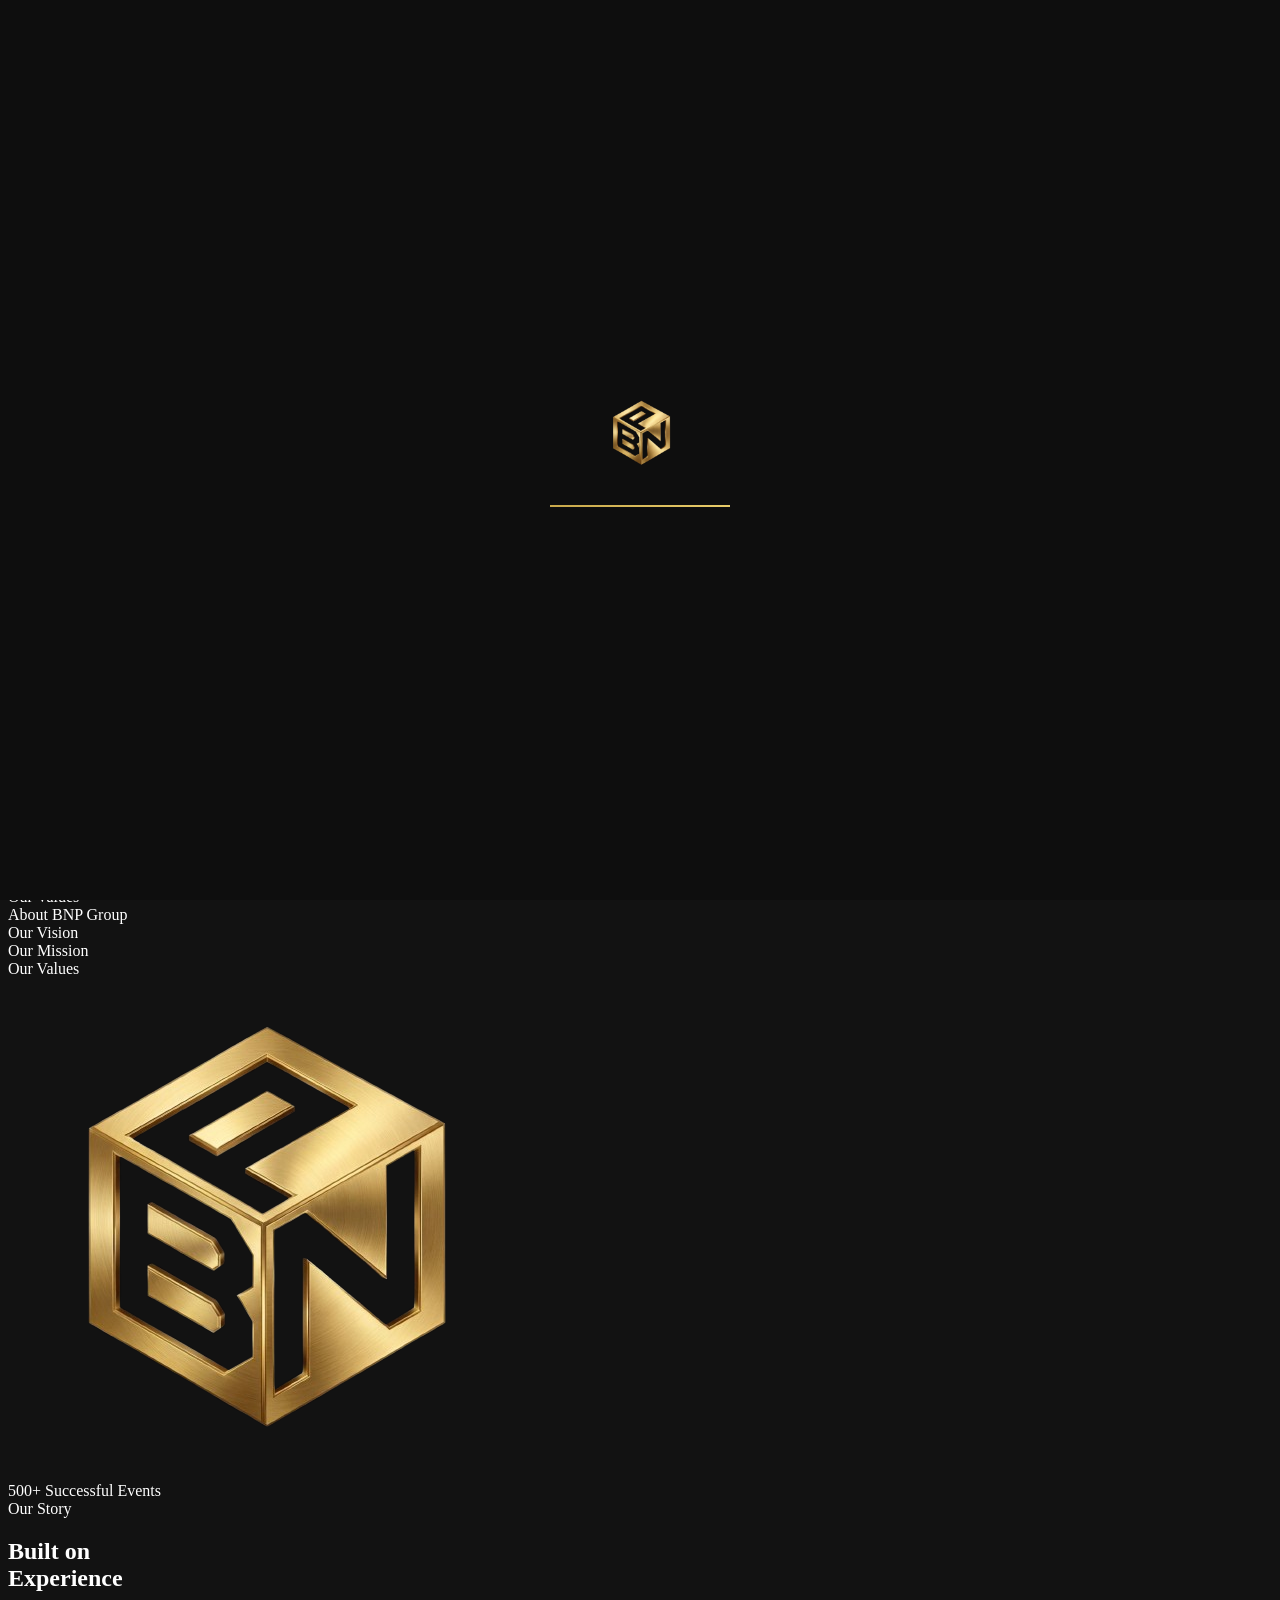
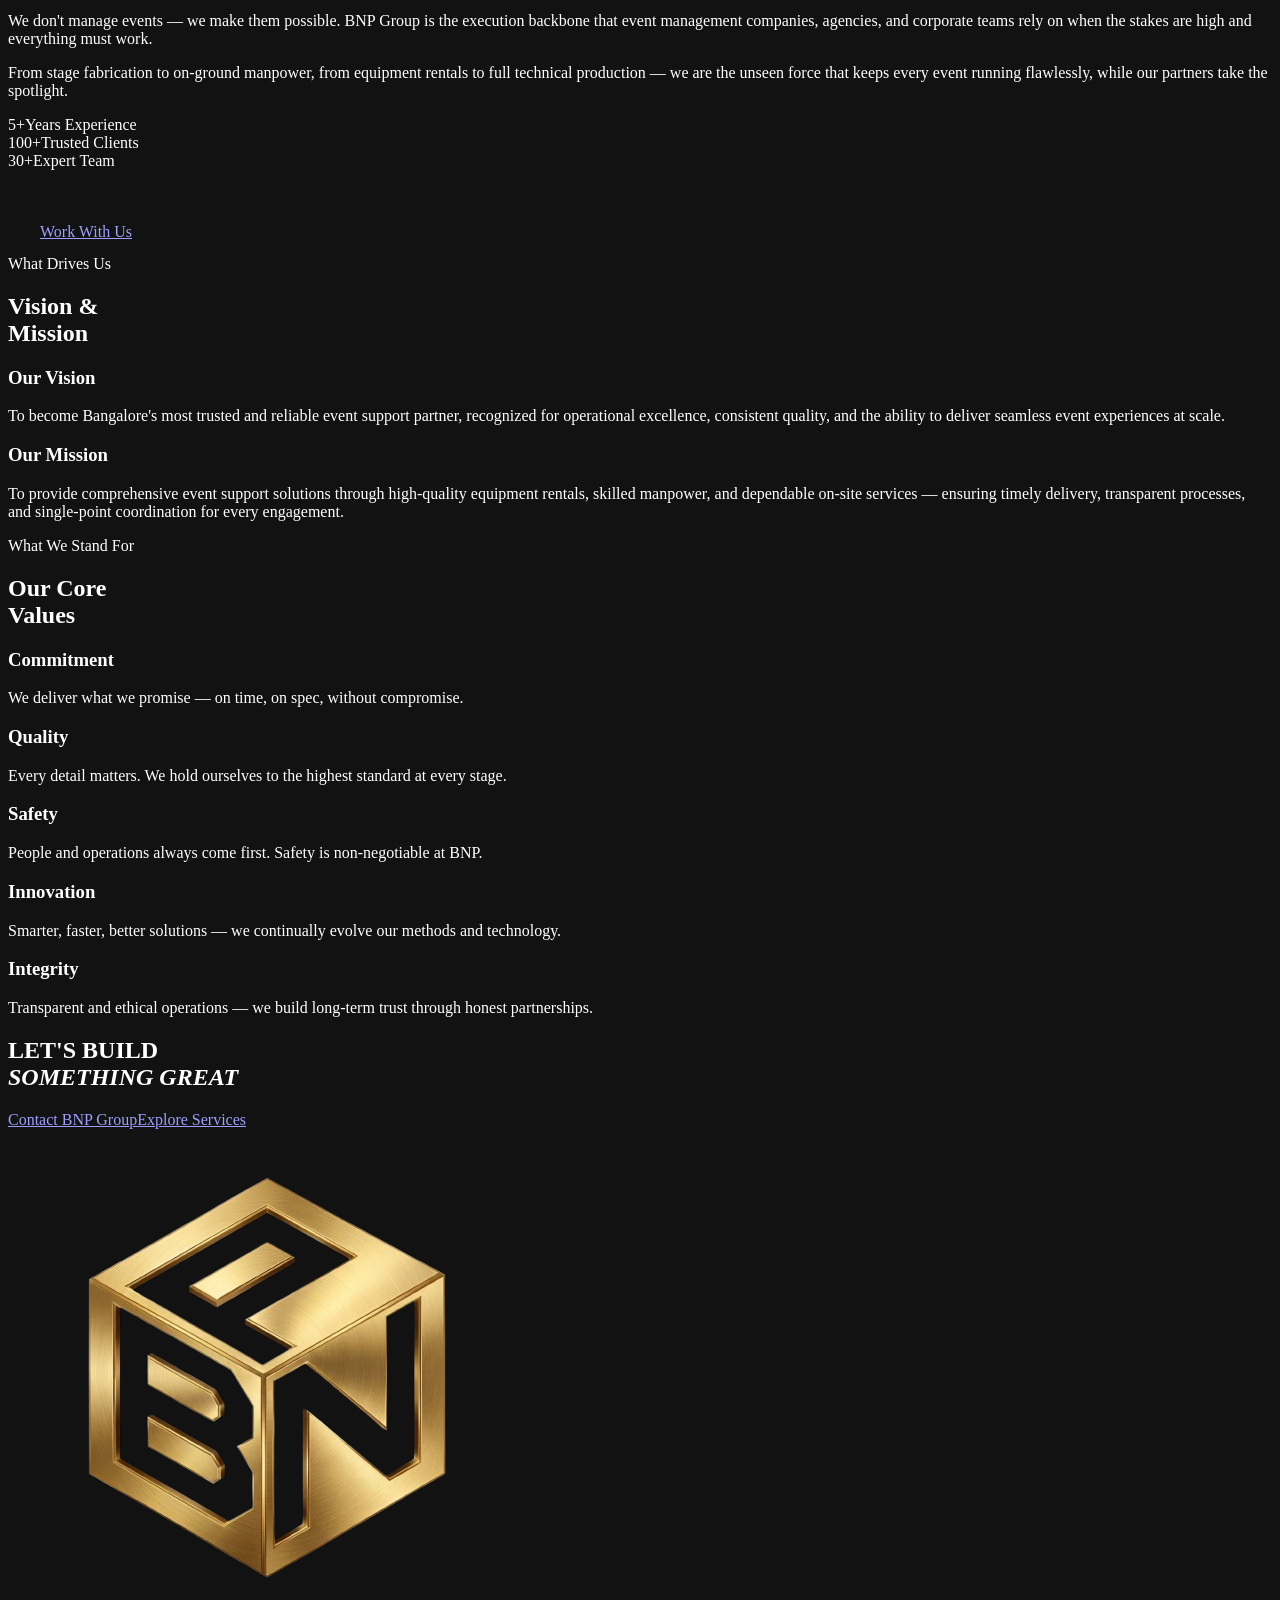
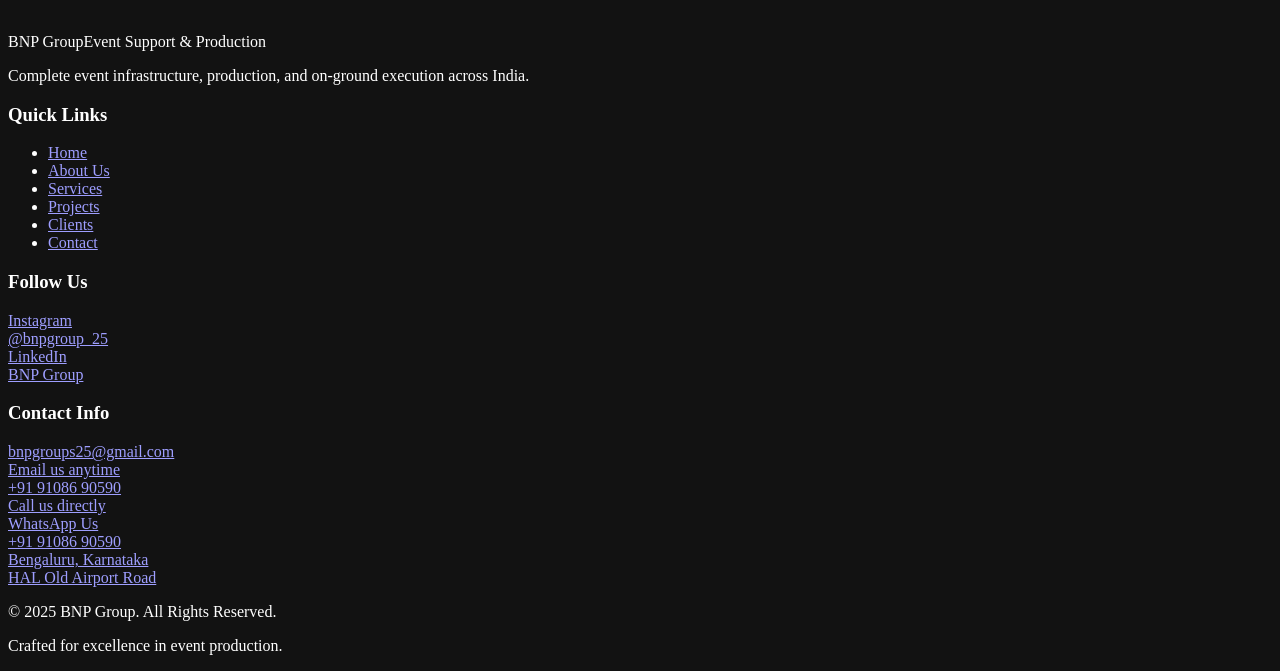
==== about.html @ 1d2cd8be "Add files via upload" ====
<!DOCTYPE html>
<html lang="en">
<head>
  <!-- Google tag (gtag.js) -->
  <script async src="https://www.googletagmanager.com/gtag/js?id=G-4FT7881E0X"></script>
  <script>
    window.dataLayer = window.dataLayer || [];
    function gtag(){dataLayer.push(arguments);}
    gtag('js', new Date());
    gtag('config', 'G-4FT7881E0X');
  </script>
  <meta charset="UTF-8" /><meta name="viewport" content="width=device-width, initial-scale=1.0" />
  <meta name="color-scheme" content="dark"/>
  <title>About Us — BNP Group | Event Support & Production Company</title>
  <meta name="description" content="BNP Group is the execution backbone behind India's most successful events. 500+ events delivered, 100+ clients, 5+ years of expertise in event manpower, equipment rentals, and production infrastructure." />
  <meta name="keywords" content="about BNP Group, event support company Bengaluru, event production company India, event manpower agency" />
  <link rel="canonical" href="https://www.bnpgroup.in/about.html" />
  <meta property="og:type" content="website" />
  <meta property="og:title" content="About Us — BNP Group" />
  <meta property="og:description" content="BNP Group is the execution backbone behind India's most successful events. 500+ events, 100+ clients, 5+ years of expertise." />
  <meta property="og:url" content="https://www.bnpgroup.in/about.html" />
  <meta property="og:image" content="https://www.bnpgroup.in/logo.png" />
  <meta property="og:site_name" content="BNP Group" />
  <link rel="icon" type="image/png" href="logo.png" />
  <link rel="stylesheet" href="css/style.css" />
  <script type="application/ld+json">
  { "@context": "https://schema.org", "@type": "BreadcrumbList", "itemListElement": [
    { "@type": "ListItem", "position": 1, "name": "Home", "item": "https://www.bnpgroup.in/" },
    { "@type": "ListItem", "position": 2, "name": "About Us", "item": "https://www.bnpgroup.in/about.html" }
  ]}
  </script>
  <style>
    #preloader{position:fixed;inset:0;background:#0e0e0e;z-index:10000;display:flex;align-items:center;justify-content:center;flex-direction:column;gap:2rem;transition:opacity 0.6s}
    #preloader img{width:80px;animation:pp 1.5s ease-in-out infinite}
    #pre-bar-wrap{width:180px;height:2px;background:rgba(255,255,255,0.08);overflow:hidden}
    #pre-bar{height:100%;background:linear-gradient(90deg,#C8A84B,#E8CC6A);animation:pb 1.8s ease forwards}
    @keyframes pp{0%,100%{opacity:.3;transform:scale(.95)}50%{opacity:1;transform:scale(1.05)}}
    @keyframes pb{to{width:100%}from{width:0}}
  </style>
</head>
<body>
<div id="preloader"><img src="logo.png" alt="BNP"/><div id="pre-bar-wrap"><div id="pre-bar"></div></div></div>

<nav id="navbar"><div class="nav-inner">
  <a href="index.html" class="nav-logo"><img src="logo.png" alt="BNP Group"/></a>
  
  <ul class="nav-links"><li><a href="index.html">Home</a></li><li><a href="about.html" class="active">About Us</a></li><li><a href="services.html">Services</a></li><li><a href="projects.html">Projects</a></li><li><a href="clients.html">Clients</a></li></ul>
  <a href="https://wa.me/919108690590?text=Hi%20BNP%20Group%2C%20I%20am%20interested%20in%20your%20services." class="nav-btn">Contact Us</a>
  <button class="hamburger" aria-label="Open navigation menu"><span></span><span></span><span></span></button>
</div></nav>
<div class="mobile-menu"><a href="index.html">Home</a><a href="about.html">About</a><a href="services.html">Services</a><a href="projects.html">Projects</a><a href="clients.html">Clients</a><a href="https://wa.me/919108690590?text=Hi%20BNP%20Group%2C%20I%20am%20interested%20in%20your%20services.">Contact</a></div>

<!-- PAGE HERO -->
<main id="main-content">
<section class="page-hero">
  <div class="page-hero-wm" aria-hidden="true">ABOUT US</div>
  <div class="container page-hero-content">
    <div class="breadcrumb reveal"><a href="index.html">Home</a><span class="sep">›</span><span class="cur">About Us</span></div>
    <h1 class="page-title reveal reveal-delay-1">Who<br /><em>We Are</em></h1>
    <p class="page-sub reveal reveal-delay-2">A decade-strong event production powerhouse built on trust, precision, and an unwavering commitment to excellence.</p>
  </div>
</section>

<!-- TICKER -->
<div class="ticker"><div class="ticker-track">
  <div class="ticker-item">About BNP Group</div><div class="ticker-item">Our Vision</div>
  <div class="ticker-item">Our Mission</div><div class="ticker-item">Our Values</div>
  <div class="ticker-item">About BNP Group</div><div class="ticker-item">Our Vision</div>
  <div class="ticker-item">Our Mission</div><div class="ticker-item">Our Values</div>
</div></div>

<!-- ABOUT SPLIT -->
<section class="about-split">
  <div class="container">
    <div class="about-split-inner">
      <div class="about-img-wrap reveal">
        <div class="about-img-bg"></div>
        <img src="logo.png" class="about-img-logo-main" alt="BNP"/>
        <div class="about-img-stat">
          <span class="big" data-count="500" data-suffix="+">500+</span>
          <span class="lbl">Successful Events</span>
        </div>
      </div>
      <div class="about-right reveal reveal-delay-2">
        <div class="section-label-sm">Our Story</div>
        <h2 class="big-heading">Built on<br /><span class="italic">Experience</span></h2>
        <p class="about-desc">We don't manage events — we make them possible. BNP Group is the execution backbone that event management companies, agencies, and corporate teams rely on when the stakes are high and everything must work.</p>
        <p class="about-desc" style="margin-top:1rem;">From stage fabrication to on-ground manpower, from equipment rentals to full technical production — we are the unseen force that keeps every event running flawlessly, while our partners take the spotlight.</p>
        <div class="about-mini-stats">
          <div class="mini-stat"><span class="n" data-count="5" data-suffix="+">5+</span><span class="l">Years Experience</span></div>
          <div class="mini-stat"><span class="n" data-count="100" data-suffix="+">100+</span><span class="l">Trusted Clients</span></div>
          <div class="mini-stat"><span class="n" data-count="30" data-suffix="+">30+</span><span class="l">Expert Team</span></div>
        </div>
        <div style="margin-top:2.5rem;"><a href="https://wa.me/919108690590?text=Hi%20BNP%20Group%2C%20I%20am%20interested%20in%20your%20services." class="nav-btn" style="border-radius:100px;padding:0.85rem 2rem;display:inline-block;">Work With Us</a></div>
      </div>
    </div>
  </div>
</section>

<!-- VISION MISSION -->
<section class="capabilities" style="background: var(--black);">
  <div class="container">
    <div class="cap-header">
      <div class="cap-header-left">
        <div class="section-label-sm reveal">What Drives Us</div>
        <h2 class="big-heading reveal reveal-delay-1">Vision &amp;<br /><span class="italic">Mission</span></h2>
      </div>
    </div>
    <div class="cap-grid" style="grid-template-columns: repeat(2,1fr);">
      <div class="cap-card reveal" style="border-top: 2px solid var(--gold-bright);">
        <span class="cap-icon"><i class="fa-solid fa-eye"></i></span>
        <h3>Our Vision</h3>
        <p>To become Bangalore's most trusted and reliable event support partner, recognized for operational excellence, consistent quality, and the ability to deliver seamless event experiences at scale.</p>
      </div>
      <div class="cap-card reveal reveal-delay-1" style="border-top: 2px solid var(--gold-bright);">
        <span class="cap-icon"><i class="fa-solid fa-rocket"></i></span>
        <h3>Our Mission</h3>
        <p>To provide comprehensive event support solutions through high-quality equipment rentals, skilled manpower, and dependable on-site services — ensuring timely delivery, transparent processes, and single-point coordination for every engagement.</p>
      </div>
    </div>
  </div>
</section>

<!-- VALUES -->
<section class="capabilities">
  <div class="container">
    <div class="cap-header">
      <div class="cap-header-left">
        <div class="section-label-sm reveal">What We Stand For</div>
        <h2 class="big-heading reveal reveal-delay-1">Our Core<br /><span class="italic">Values</span></h2>
      </div>
    </div>
    <div class="cap-grid">
      <div class="cap-card reveal"><span class="cap-icon"><i class="fa-solid fa-handshake"></i></span><h3>Commitment</h3><p>We deliver what we promise — on time, on spec, without compromise.</p></div>
      <div class="cap-card reveal reveal-delay-1"><span class="cap-icon"><i class="fa-solid fa-gem"></i></span><h3>Quality</h3><p>Every detail matters. We hold ourselves to the highest standard at every stage.</p></div>
      <div class="cap-card reveal reveal-delay-2"><span class="cap-icon"><i class="fa-solid fa-shield-halved"></i></span><h3>Safety</h3><p>People and operations always come first. Safety is non-negotiable at BNP.</p></div>
      <div class="cap-card reveal reveal-delay-3"><span class="cap-icon"><i class="fa-solid fa-lightbulb"></i></span><h3>Innovation</h3><p>Smarter, faster, better solutions — we continually evolve our methods and technology.</p></div>
      <div class="cap-card reveal reveal-delay-4"><span class="cap-icon"><i class="fa-solid fa-scale-balanced"></i></span><h3>Integrity</h3><p>Transparent and ethical operations — we build long-term trust through honest partnerships.</p></div>
    </div>
  </div>
</section>

<!-- CTA -->
<section class="cta-band">
  <div class="cta-band-wm" aria-hidden="true"></div>
  <div class="container"><div class="cta-band-inner reveal">
    <h2>LET'S BUILD<br /><em>SOMETHING GREAT</em></h2>
    <div class="cta-btns"><a href="https://wa.me/919108690590?text=Hi%20BNP%20Group%2C%20I%20am%20interested%20in%20your%20services." class="btn-dark">Contact BNP Group</a><a href="services.html" class="btn-gold-outline">Explore Services</a></div>
  </div></div>
</section>

</main>

<footer><div class="container">
  <div class="footer-grid">
    <div class="footer-brand"><div class="logo-wrap"><img src="logo.png" alt="BNP"/><div class="nav-logo-text"><span class="brand">BNP Group</span><span class="tagline">Event Support &amp; Production</span></div></div><p>Complete event infrastructure, production, and on-ground execution across India.</p></div>
    <div class="footer-col"><h3>Quick Links</h3><ul><li><a href="index.html">Home</a></li><li><a href="about.html">About Us</a></li><li><a href="services.html">Services</a></li><li><a href="projects.html">Projects</a></li><li><a href="clients.html">Clients</a></li><li><a href="https://wa.me/919108690590?text=Hi%20BNP%20Group%2C%20I%20am%20interested%20in%20your%20services.">Contact</a></li></ul></div>
    <div class="footer-col"><h3>Follow Us</h3><div class="social-links"><a href="https://www.instagram.com/bnpgroup_25" target="_blank" rel="noopener" class="social-item"><div class="social-icon"><i class="fa-brands fa-instagram"></i></div><div class="social-item-text"><div class="s-name">Instagram</div><div class="s-sub">@bnpgroup_25</div></div></a><a href="https://www.linkedin.com/company/bnpgroup/" target="_blank" rel="noopener" class="social-item"><div class="social-icon"><i class="fa-brands fa-linkedin"></i></div><div class="social-item-text"><div class="s-name">LinkedIn</div><div class="s-sub">BNP Group</div></div></a></div></div>
    <div class="footer-col"><h3>Contact Info</h3><div class="social-links"><a href="mailto:bnpgroups25@gmail.com" class="social-item"><div class="social-icon"><i class="fa-solid fa-envelope"></i></div><div class="social-item-text"><div class="s-name">bnpgroups25@gmail.com</div><div class="s-sub">Email us anytime</div></div></a><a href="tel:+919108690590" class="social-item"><div class="social-icon"><i class="fa-solid fa-phone"></i></div><div class="social-item-text"><div class="s-name">+91 91086 90590</div><div class="s-sub">Call us directly</div></div></a><a href="https://wa.me/919108690590?text=Hi%20BNP%20Group%2C%20I%20am%20interested%20in%20your%20services." target="_blank" rel="noopener" class="social-item"><div class="social-icon"><i class="fa-brands fa-whatsapp"></i></div><div class="social-item-text"><div class="s-name">WhatsApp Us</div><div class="s-sub">+91 91086 90590</div></div></a><a href="https://www.google.com/maps/search/Oxford+Towers+HAL+Old+Airport+Road+Kodihalli+Bengaluru+560008" target="_blank" rel="noopener" class="social-item"><div class="social-icon"><i class="fa-solid fa-location-dot"></i></div><div class="social-item-text"><div class="s-name">Bengaluru, Karnataka</div><div class="s-sub">HAL Old Airport Road</div></div></a></div></div>
  </div>
  <div class="footer-bottom"><p>&copy; 2025 <span>BNP Group</span>. All Rights Reserved.</p><p>Crafted for <span>excellence</span> in event production.</p></div>
</div></footer>
<script src="js/main.js"></script>
</body></html>
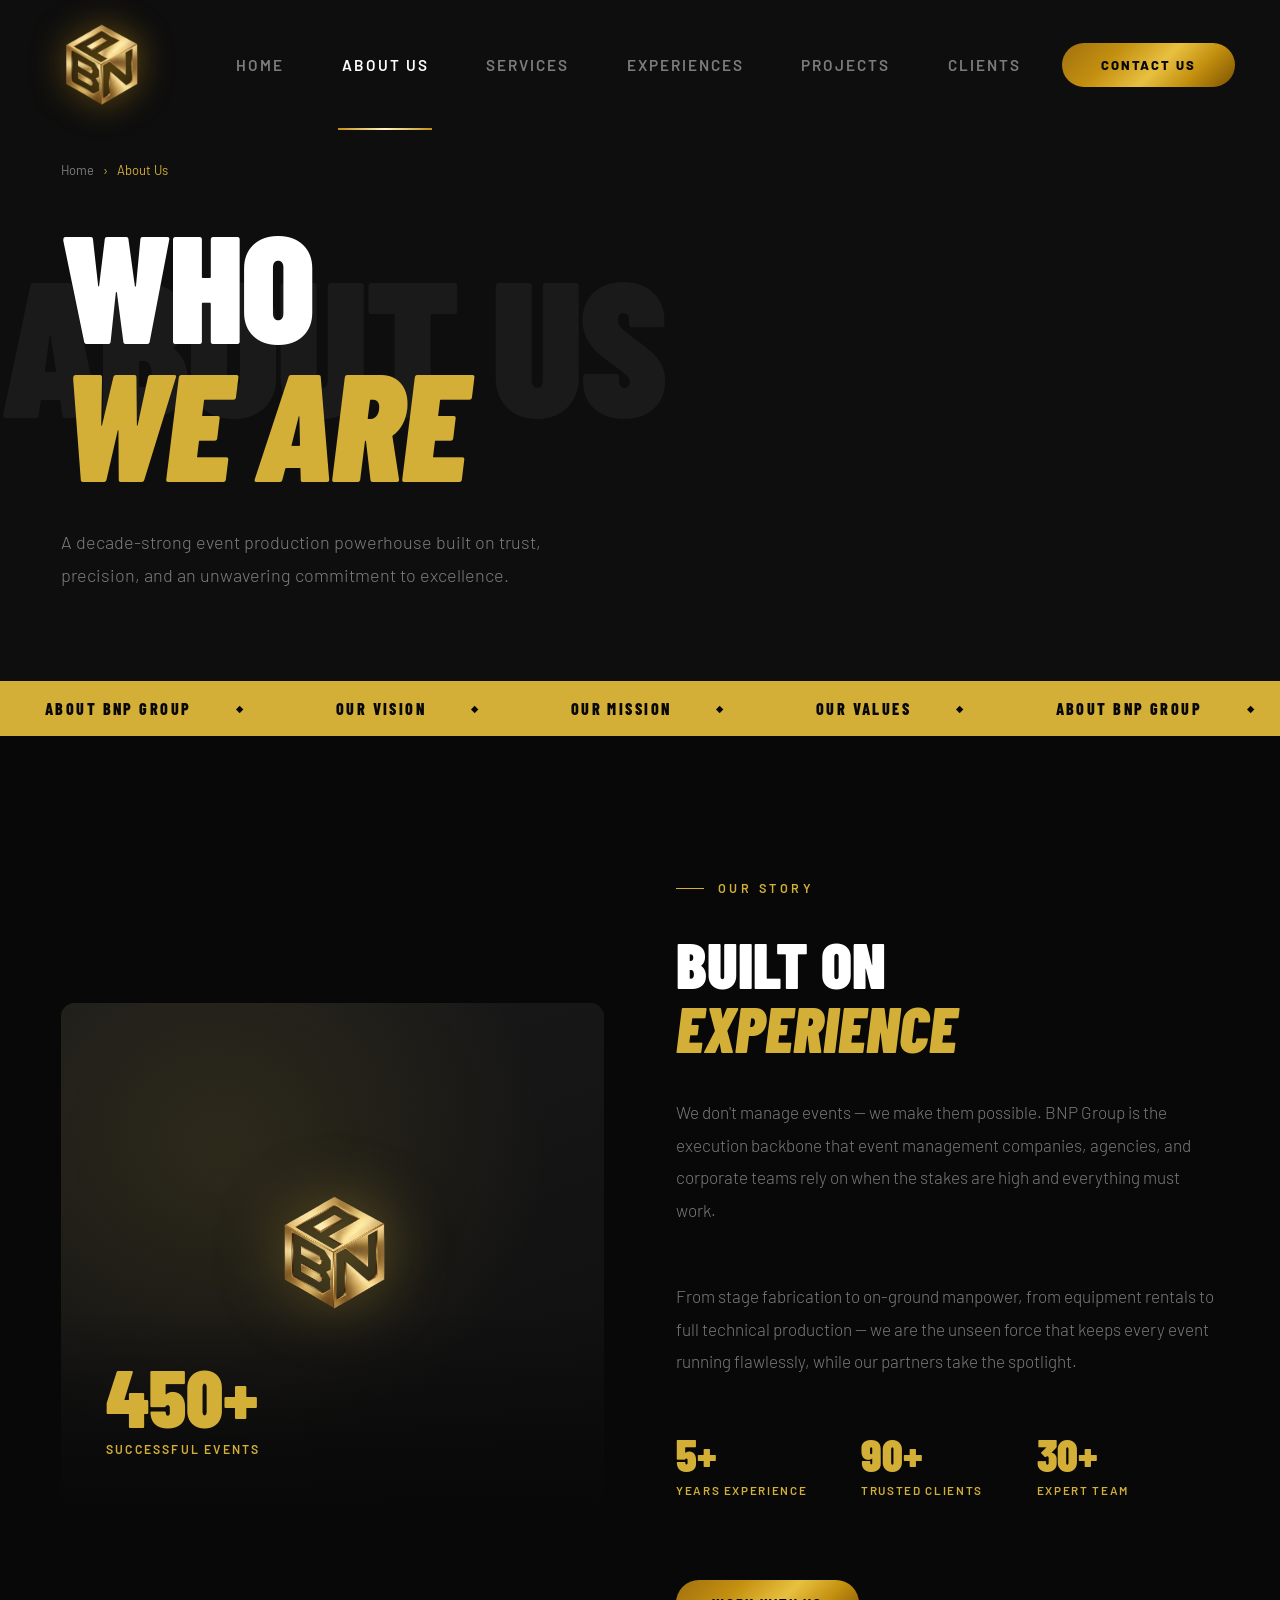
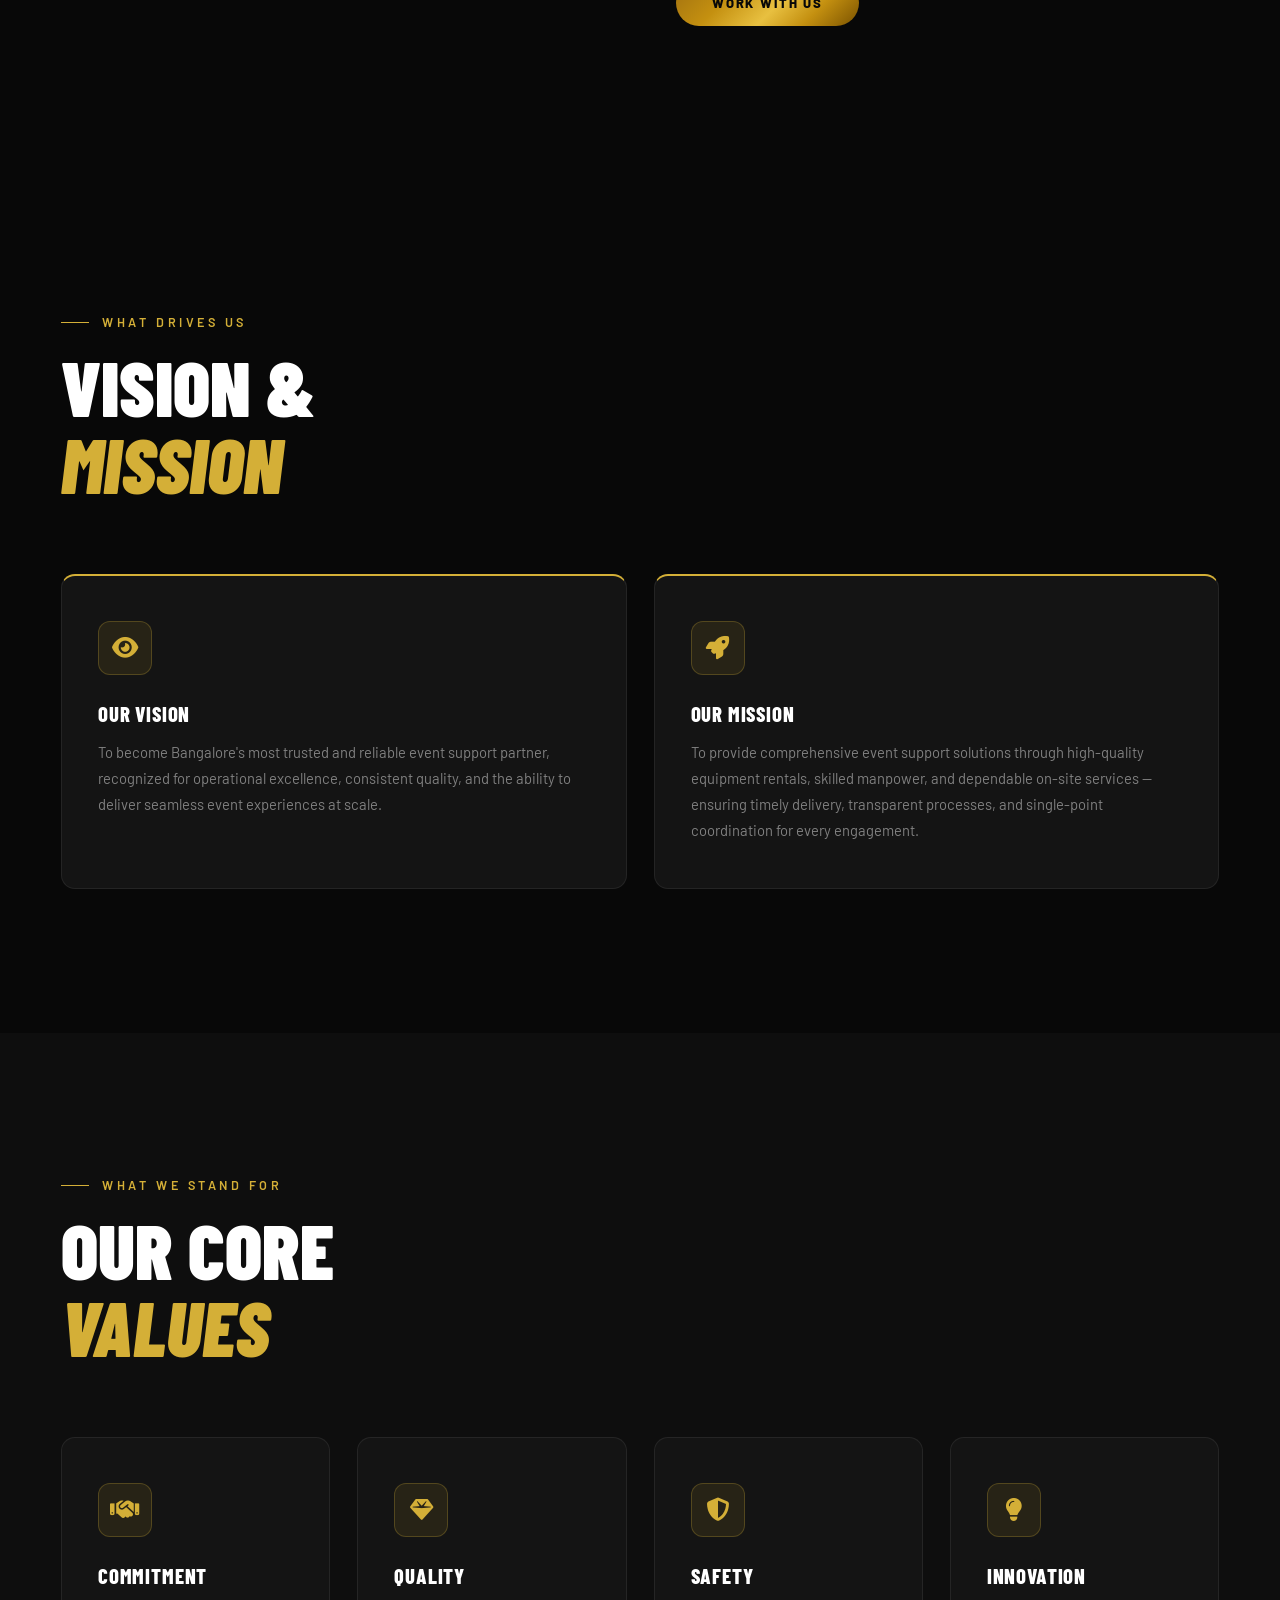
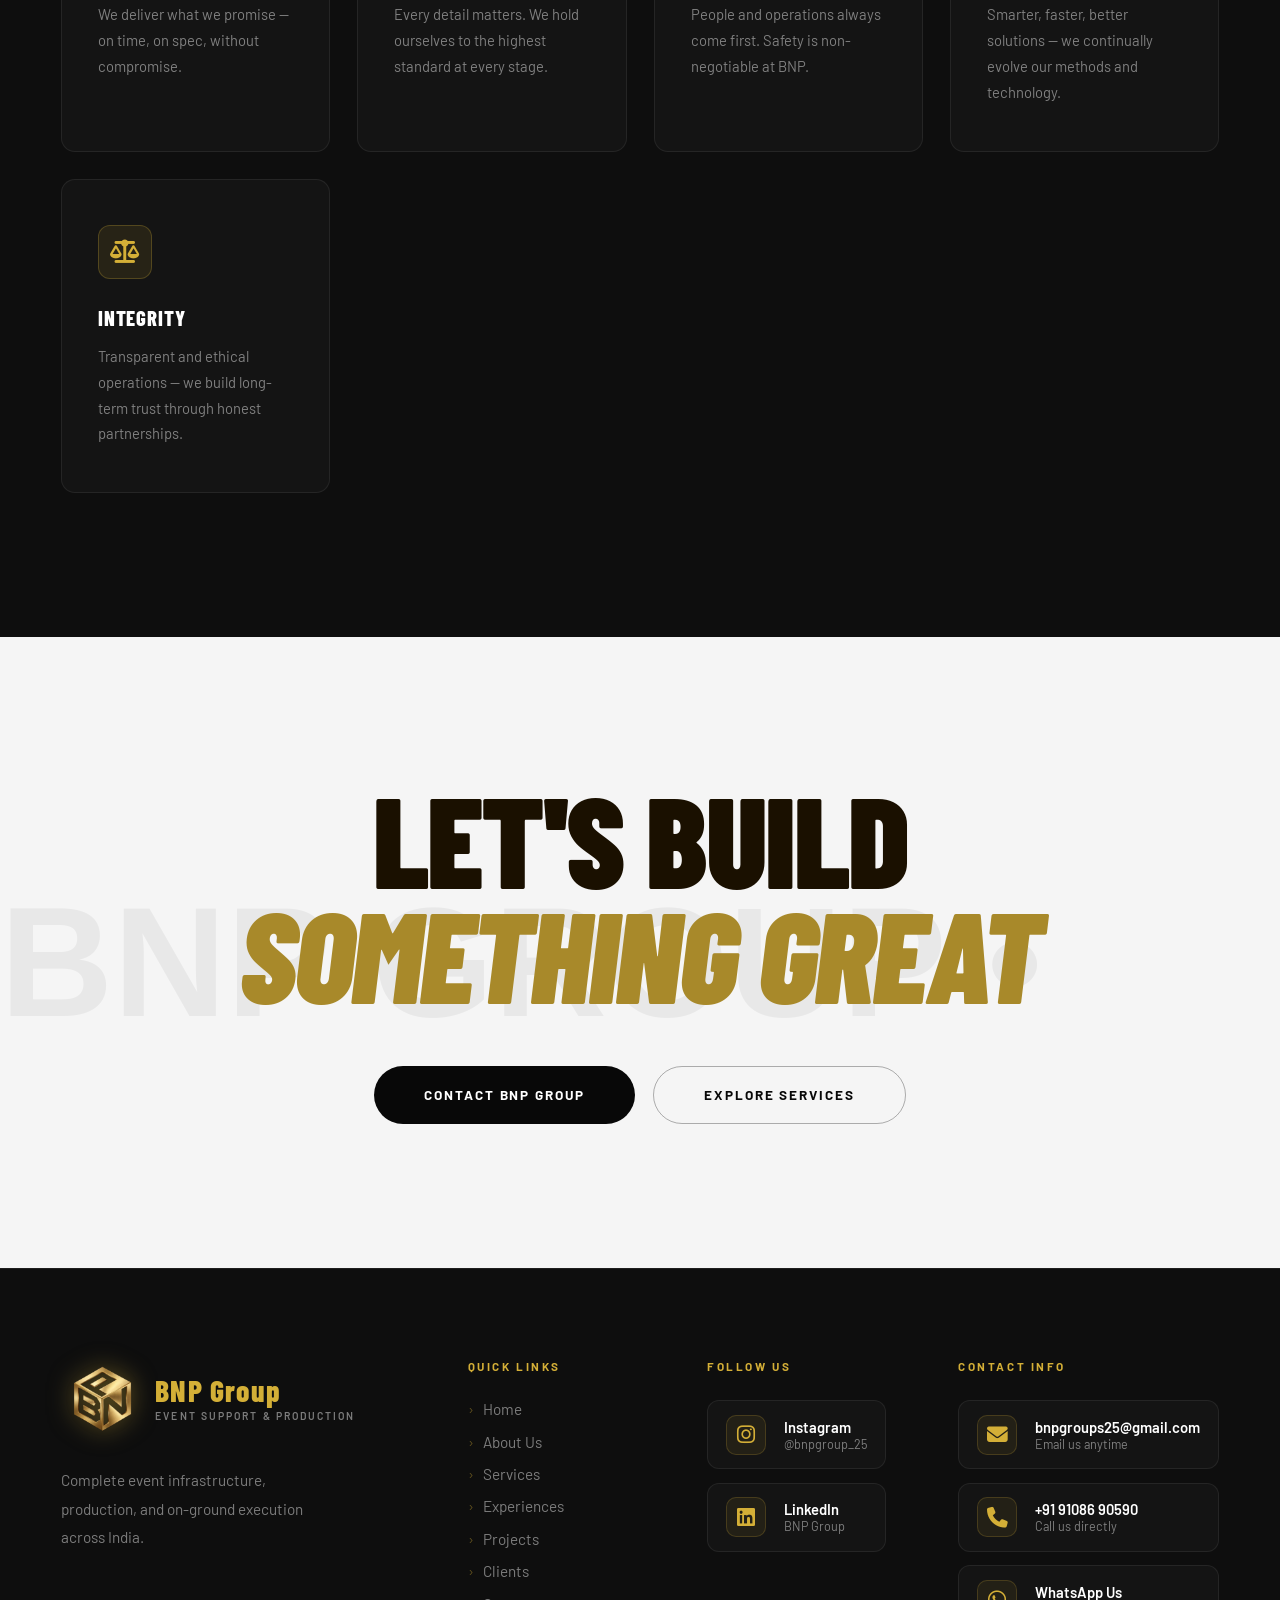
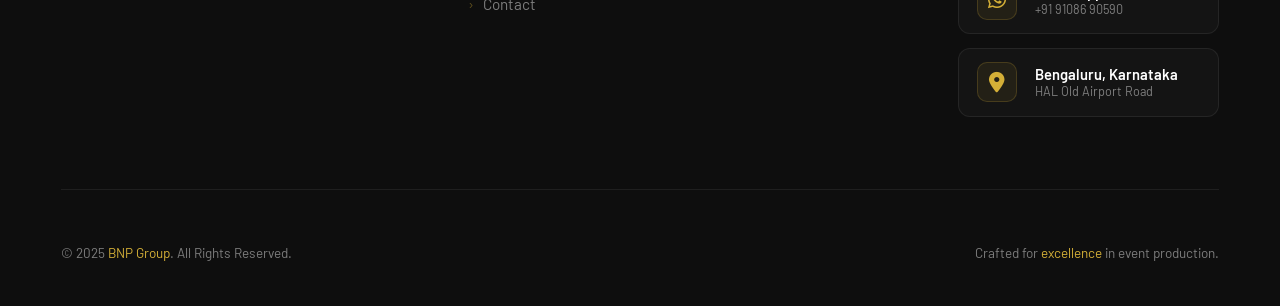
==== commit 49f00d91: "Add Event Experiences page with Digital Jungle flagship - New products.html: video showcase, event-m" ====
--- a/about.html
+++ b/about.html
@@ -44,11 +44,11 @@
 <nav id="navbar"><div class="nav-inner">
   <a href="index.html" class="nav-logo"><img src="logo.png" alt="BNP Group"/></a>
   
-  <ul class="nav-links"><li><a href="index.html">Home</a></li><li><a href="about.html" class="active">About Us</a></li><li><a href="services.html">Services</a></li><li><a href="projects.html">Projects</a></li><li><a href="clients.html">Clients</a></li></ul>
+  <ul class="nav-links"><li><a href="index.html">Home</a></li><li><a href="about.html" class="active">About Us</a></li><li><a href="services.html">Services</a></li><li><a href="products.html">Experiences</a></li><li><a href="projects.html">Projects</a></li><li><a href="clients.html">Clients</a></li></ul>
   <a href="https://wa.me/919108690590?text=Hi%20BNP%20Group%2C%20I%20am%20interested%20in%20your%20services." class="nav-btn">Contact Us</a>
   <button class="hamburger" aria-label="Open navigation menu"><span></span><span></span><span></span></button>
 </div></nav>
-<div class="mobile-menu"><a href="index.html">Home</a><a href="about.html">About</a><a href="services.html">Services</a><a href="projects.html">Projects</a><a href="clients.html">Clients</a><a href="https://wa.me/919108690590?text=Hi%20BNP%20Group%2C%20I%20am%20interested%20in%20your%20services.">Contact</a></div>
+<div class="mobile-menu"><a href="index.html">Home</a><a href="about.html">About</a><a href="services.html">Services</a><a href="products.html">Experiences</a><a href="projects.html">Projects</a><a href="clients.html">Clients</a><a href="https://wa.me/919108690590?text=Hi%20BNP%20Group%2C%20I%20am%20interested%20in%20your%20services.">Contact</a></div>
 
 <!-- PAGE HERO -->
 <main id="main-content">
@@ -154,7 +154,7 @@
 <footer><div class="container">
   <div class="footer-grid">
     <div class="footer-brand"><div class="logo-wrap"><img src="logo.png" alt="BNP"/><div class="nav-logo-text"><span class="brand">BNP Group</span><span class="tagline">Event Support &amp; Production</span></div></div><p>Complete event infrastructure, production, and on-ground execution across India.</p></div>
-    <div class="footer-col"><h3>Quick Links</h3><ul><li><a href="index.html">Home</a></li><li><a href="about.html">About Us</a></li><li><a href="services.html">Services</a></li><li><a href="projects.html">Projects</a></li><li><a href="clients.html">Clients</a></li><li><a href="https://wa.me/919108690590?text=Hi%20BNP%20Group%2C%20I%20am%20interested%20in%20your%20services.">Contact</a></li></ul></div>
+    <div class="footer-col"><h3>Quick Links</h3><ul><li><a href="index.html">Home</a></li><li><a href="about.html">About Us</a></li><li><a href="services.html">Services</a></li><li><a href="products.html">Experiences</a></li><li><a href="projects.html">Projects</a></li><li><a href="clients.html">Clients</a></li><li><a href="https://wa.me/919108690590?text=Hi%20BNP%20Group%2C%20I%20am%20interested%20in%20your%20services.">Contact</a></li></ul></div>
     <div class="footer-col"><h3>Follow Us</h3><div class="social-links"><a href="https://www.instagram.com/bnpgroup_25" target="_blank" rel="noopener" class="social-item"><div class="social-icon"><i class="fa-brands fa-instagram"></i></div><div class="social-item-text"><div class="s-name">Instagram</div><div class="s-sub">@bnpgroup_25</div></div></a><a href="https://www.linkedin.com/company/bnpgroup/" target="_blank" rel="noopener" class="social-item"><div class="social-icon"><i class="fa-brands fa-linkedin"></i></div><div class="social-item-text"><div class="s-name">LinkedIn</div><div class="s-sub">BNP Group</div></div></a></div></div>
     <div class="footer-col"><h3>Contact Info</h3><div class="social-links"><a href="mailto:bnpgroups25@gmail.com" class="social-item"><div class="social-icon"><i class="fa-solid fa-envelope"></i></div><div class="social-item-text"><div class="s-name">bnpgroups25@gmail.com</div><div class="s-sub">Email us anytime</div></div></a><a href="tel:+919108690590" class="social-item"><div class="social-icon"><i class="fa-solid fa-phone"></i></div><div class="social-item-text"><div class="s-name">+91 91086 90590</div><div class="s-sub">Call us directly</div></div></a><a href="https://wa.me/919108690590?text=Hi%20BNP%20Group%2C%20I%20am%20interested%20in%20your%20services." target="_blank" rel="noopener" class="social-item"><div class="social-icon"><i class="fa-brands fa-whatsapp"></i></div><div class="social-item-text"><div class="s-name">WhatsApp Us</div><div class="s-sub">+91 91086 90590</div></div></a><a href="https://www.google.com/maps/search/Oxford+Towers+HAL+Old+Airport+Road+Kodihalli+Bengaluru+560008" target="_blank" rel="noopener" class="social-item"><div class="social-icon"><i class="fa-solid fa-location-dot"></i></div><div class="social-item-text"><div class="s-name">Bengaluru, Karnataka</div><div class="s-sub">HAL Old Airport Road</div></div></a></div></div>
   </div>
--- a/css/style.css
+++ b/css/style.css
@@ -0,0 +1,960 @@
+@import url('https://fonts.googleapis.com/css2?family=Barlow+Condensed:ital,wght@0,400;0,600;0,700;0,800;0,900;1,700;1,800;1,900&family=Barlow:wght@300;400;500;600&display=swap');
+@import url('https://cdnjs.cloudflare.com/ajax/libs/font-awesome/6.5.0/css/all.min.css');
+
+*, *::before, *::after { box-sizing: border-box; margin: 0; padding: 0; }
+
+:root {
+  --gold: #D4AF37;
+  --gold-bright: #D4AF37;
+  --gold-light: #e8cc6a;
+  --gold-dim: rgba(212,175,55,0.15);
+  --black: #080808;
+  --dark: #0e0e0e;
+  --card: #141414;
+  --card2: #1a1a1a;
+  --white: #ffffff;
+  --off: #cccccc;
+  --grey: #888888;
+  --border: rgba(255,255,255,0.07);
+  --gold-border: rgba(212,175,55,0.25);
+  --heading: 'Barlow Condensed', sans-serif;
+  --body: 'Barlow', sans-serif;
+  --ease: cubic-bezier(0.76, 0, 0.24, 1);
+  --r: 14px;
+}
+
+/* ═══════════════════════════════════════════════════════════
+   OPTION 3 — White headings, gold only on italic/accent words
+   ═══════════════════════════════════════════════════════════ */
+
+/* All main headings = pure white */
+.hero-title,
+.page-title,
+.big-heading,
+.testi-heading,
+.cta-band-inner h2,
+.cap-card h3,
+.svc-full-card h3,
+.ind-card h3,
+.proj-card h3,
+.proj-card.wide h3,
+.proc-card h3,
+.testi-name,
+.about-img-stat .big,
+.mini-stat .n,
+.hero-stat .num {
+  color: #ffffff;
+  background: none;
+  -webkit-background-clip: unset;
+  -webkit-text-fill-color: #ffffff;
+  background-clip: unset;
+}
+
+/* Italic / accent words = solid flat gold */
+.hero-title .italic,
+.page-title em,
+.big-heading .italic,
+.testi-heading span,
+.cta-band-inner h2 em {
+  color: #D4AF37;
+  background: none;
+  -webkit-background-clip: unset;
+  -webkit-text-fill-color: #D4AF37;
+  background-clip: unset;
+  font-style: italic;
+}
+
+/* Outline word in hero */
+.hero-title .outline {
+  color: transparent;
+  background: none;
+  -webkit-text-fill-color: transparent;
+  -webkit-text-stroke: 2px rgba(255,255,255,0.2);
+  background-clip: unset;
+}
+
+/* CTA band on light background — dark gold */
+.cta-band-inner h2 { color: #1a1000; -webkit-text-fill-color: #1a1000; }
+.cta-band-inner h2 em { color: #A8892A; -webkit-text-fill-color: #A8892A; }
+
+/* Stat numbers — gold */
+.hero-stat .num,
+.about-img-stat .big,
+.mini-stat .n {
+  color: #D4AF37;
+  -webkit-text-fill-color: #D4AF37;
+}
+
+/* Small gold labels */
+.section-label-sm,
+.proj-tag,
+.hero-label,
+.about-img-stat .lbl,
+.mini-stat .l,
+.hero-stat .lbl,
+.footer-col h4,
+.cinfo-label,
+.testi-role,
+.cap-link {
+  color: #D4AF37;
+  -webkit-text-fill-color: #D4AF37;
+  background: none;
+  -webkit-background-clip: unset;
+  background-clip: unset;
+}
+
+/* Process circle numbers */
+.proc-num { color: #D4AF37; -webkit-text-fill-color: #D4AF37; }
+.proc-card:hover .proc-num { background: #C49010 !important; color: var(--black) !important; -webkit-text-fill-color: var(--black) !important; }
+
+/* Ticker stays black on gold bar */
+.ticker-item { color: var(--black) !important; -webkit-text-fill-color: var(--black) !important; background: none !important; }
+
+html { scroll-behavior: smooth; font-size: 18px; color-scheme: dark; }
+body { font-family: var(--body); background: var(--black); color: var(--white); overflow-x: hidden; -webkit-text-size-adjust: 100%; }
+a { text-decoration: none; color: inherit; }
+ul { list-style: none; }
+img { max-width: 100%; display: block; }
+::-webkit-scrollbar { width: 4px; }
+::-webkit-scrollbar-track { background: var(--dark); }
+::-webkit-scrollbar-thumb { background: var(--gold); border-radius: 2px; }
+
+.container { width: 94%; max-width: 1600px; margin: 0 auto; padding-left: max(1.25rem, env(safe-area-inset-left)); padding-right: max(1.25rem, env(safe-area-inset-right)); }
+
+/* ── NAVBAR ──────────────────────────────────────────────── */
+#navbar {
+  position: fixed; top: 0; left: 0; right: 0; z-index: 1000;
+  padding: 0;
+  background: transparent;
+  backdrop-filter: none;
+  -webkit-backdrop-filter: none;
+  border-bottom: 1px solid transparent;
+  transition: background 0.5s ease, border-color 0.5s ease, box-shadow 0.5s ease, backdrop-filter 0.5s ease;
+}
+#navbar.scrolled {
+  background: rgba(8,8,8,0.65);
+  backdrop-filter: blur(28px) saturate(1.6);
+  -webkit-backdrop-filter: blur(28px) saturate(1.6);
+  border-bottom: 1px solid rgba(196,144,16,0.15);
+  box-shadow: 0 4px 40px rgba(0,0,0,0.4);
+}
+/* Full-width bar — no container centering */
+.nav-inner {
+  display: flex;
+  align-items: center;
+  justify-content: space-between;
+  height: 130px;
+  width: 100%;
+  padding: 0;
+}
+/* Logo block — left edge, with right border separator */
+.nav-logo {
+  display: flex; align-items: center; gap: 1rem;
+  padding: 0 2.5rem 0 2.8rem;
+  border-right: none;
+  flex-shrink: 0;
+  text-decoration: none;
+  height: 100%;
+}
+.nav-logo img {
+  height: 100px;
+  filter: drop-shadow(0 0 16px rgba(196,144,16,0.65));
+}
+.nav-logo-text .brand {
+  display: block; font-family: var(--heading); font-size: 1.65rem;
+  font-weight: 800; letter-spacing: 0.04em; line-height: 1;
+  color: #D4AF37;
+  -webkit-text-fill-color: #D4AF37;
+  background: none;
+}
+.nav-logo-text .tagline {
+  display: block; font-size: 0.58rem; font-weight: 600;
+  letter-spacing: 0.2em; text-transform: uppercase;
+  color: rgba(255,255,255,0.46); margin-top: 4px;
+}
+/* Center tagline between logo and nav links */
+.nav-center-label {
+  flex: 1;
+  display: flex; align-items: center; justify-content: center; gap: 0.9rem;
+  font-family: var(--body); font-size: 0.65rem; font-weight: 600;
+  letter-spacing: 0.26em; text-transform: uppercase;
+  color: rgba(255,255,255,0.35);
+  white-space: nowrap; pointer-events: none;
+}
+.nav-center-label span {
+  display: block; width: 28px; height: 1px;
+  background: var(--gold-bright); opacity: 0.5; flex-shrink: 0;
+}
+
+/* Nav links — no auto margin, label handles the space */
+.nav-links {
+  display: flex; align-items: center;
+  gap: 0; margin-left: 0; padding-left: 0;
+  height: 100%;
+}
+.nav-links li { display: flex; align-items: center; height: 100%; }
+.nav-links a {
+  font-family: var(--body); font-size: 0.85rem; font-weight: 600;
+  letter-spacing: 0.13em; text-transform: uppercase;
+  color: rgba(255,255,255,0.46); transition: color 0.3s;
+  padding: 0 1.6rem; height: 100%;
+  display: flex; align-items: center;
+  position: relative;
+}
+.nav-links a::after {
+  content: '';
+  position: absolute; bottom: 0; left: 1.4rem; right: 1.4rem;
+  height: 2px;
+  background: linear-gradient(90deg, #C49010, #FFF5C0, #C49010);
+  transform: scaleX(0);
+  transition: transform 0.3s var(--ease);
+}
+.nav-links a:hover { color: var(--white); }
+.nav-links a.active { color: var(--white); }
+.nav-links a:hover::after, .nav-links a.active::after { transform: scaleX(1); }
+/* CTA button — rounded pill, floating on right with margin */
+.nav-btn {
+  background: linear-gradient(135deg, #A07010 0%, #C49010 30%, #E8C040 55%, #C49010 75%, #7A5200 100%);
+  color: var(--black);
+  font-family: var(--body); font-size: 0.72rem; font-weight: 800;
+  letter-spacing: 0.14em; text-transform: uppercase;
+  padding: 0.8rem 2.2rem;
+  border-radius: 100px;
+  transition: all 0.3s; white-space: nowrap;
+  display: flex; align-items: center;
+  flex-shrink: 0;
+  margin-right: 2.5rem;
+  border: none;
+}
+.nav-btn:hover {
+  background: linear-gradient(135deg, #C49010 0%, #E8C040 40%, #FFF5C0 55%, #E8C040 70%, #C49010 100%);
+  letter-spacing: 0.16em;
+  transform: scale(1.03);
+}
+.hamburger { display: none; flex-direction: column; gap: 5px; cursor: pointer; background: none; border: none; padding: 0.5rem; }
+.hamburger span { display: block; width: 24px; height: 1.5px; background: var(--white); transition: all 0.35s var(--ease); }
+.hamburger.open span:nth-child(1) { transform: translateY(6.5px) rotate(45deg); }
+.hamburger.open span:nth-child(2) { opacity: 0; }
+.hamburger.open span:nth-child(3) { transform: translateY(-6.5px) rotate(-45deg); }
+
+@media (max-width: 768px) {
+  .hamburger span { width: 44px; height: 2.5px; }
+  .hamburger { gap: 9px; margin-right: 1rem; }
+  .hamburger.open span:nth-child(1) { transform: translateY(11.5px) rotate(45deg); }
+  .hamburger.open span:nth-child(3) { transform: translateY(-11.5px) rotate(-45deg); }
+}
+.mobile-menu {
+  display: none; position: fixed; left: 0; right: 0; bottom: 0;
+  top: 110px; /* starts exactly below mobile navbar */
+  background: var(--black);
+  z-index: 999; flex-direction: column; align-items: center; justify-content: center; gap: 2.5rem;
+  border-top: 1px solid var(--border);
+}
+.mobile-menu.open { display: flex; }
+.mobile-menu a {
+  font-family: var(--heading); font-size: 3.5rem; font-weight: 900;
+  color: rgba(255,255,255,0.4); transition: color 0.3s; text-transform: uppercase;
+}
+.mobile-menu a:hover { color: var(--gold-bright); }
+
+/* ── HERO ────────────────────────────────────────────────── */
+.hero {
+  min-height: 100vh; display: flex; align-items: flex-end;
+  padding: 7rem 0 5rem; position: relative; overflow: hidden; background: var(--dark);
+}
+.hero-watermark { display: none; color: transparent; text-shadow: 0 0 0 rgba(255,255,255,0.05); }
+@keyframes wm-scroll { from { background-position: 0 center; } to { background-position: -1800px center; } }
+.hero-content { position: relative; z-index: 1; width: 100%; }
+.hero-label {
+  font-family: var(--body); font-size: 0.72rem; font-weight: 600;
+  letter-spacing: 0.28em; text-transform: uppercase; color: var(--gold-bright);
+  margin-bottom: 1.5rem; display: flex; align-items: center; justify-content: center; gap: 1rem;
+  text-align: center;
+}
+.hero-label::before, .hero-label::after { content: ''; width: 32px; height: 1px; background: var(--gold-bright); }
+.hero-title {
+  font-family: var(--heading); font-weight: 900; line-height: 0.9;
+  font-size: clamp(5rem, 13vw, 12rem); text-transform: uppercase;
+  letter-spacing: -0.02em; margin-bottom: 3rem;
+}
+.hero-title .italic { font-style: italic; display: block; }
+.hero-title .outline { display: block; }
+.hero-bottom {
+  display: flex; align-items: flex-end;
+  justify-content: space-between; gap: 2rem; flex-wrap: wrap;
+  padding-top: 3rem; border-top: 1px solid var(--border);
+}
+.hero-desc { font-size: 1rem; color: rgba(255,255,255,0.46); line-height: 1.8; max-width: 420px; font-weight: 300; }
+.hero-stats-row { display: flex; gap: 4rem; }
+.hero-stat .num {
+  font-family: var(--heading); font-size: 3rem; font-weight: 900;
+  display: block; line-height: 1;
+}
+.hero-stat .lbl {
+  font-size: 0.65rem; font-weight: 600; letter-spacing: 0.18em;
+  text-transform: uppercase; color: rgba(255,255,255,0.35); margin-top: 0.35rem; display: block;
+}
+
+/* ── MARQUEE TICKER ──────────────────────────────────────── */
+.ticker {
+  background: var(--gold-bright); padding: 1rem 0;
+  overflow: hidden; border-top: none; border-bottom: none;
+}
+.ticker-track {
+  display: flex; gap: 0; animation: tick 25s linear infinite; width: max-content;
+}
+.ticker-item {
+  font-family: var(--heading); font-size: 0.9rem; font-weight: 800;
+  letter-spacing: 0.15em; text-transform: uppercase; color: var(--black);
+  white-space: nowrap; padding: 0 2.5rem; display: flex; align-items: center; gap: 2.5rem;
+}
+.ticker-item::after { content: '◆'; font-size: 0.5rem; color: rgba(0,0,0,0.35); }
+@keyframes tick { from { transform: translateX(0); } to { transform: translateX(-50%); } }
+
+/* ── ABOUT SPLIT ─────────────────────────────────────────── */
+.about-split {
+  padding: 8rem 0; background: var(--black);
+}
+.about-split-inner {
+  display: grid; grid-template-columns: 1fr 1fr;
+  gap: 4rem; align-items: center;
+}
+.about-img-wrap {
+  position: relative; border-radius: var(--r); overflow: hidden;
+  background: var(--card); min-height: 500px;
+  display: flex; align-items: flex-end;
+}
+.about-img-bg {
+  position: absolute; inset: 0;
+  background:
+    radial-gradient(ellipse at 30% 30%, rgba(212,175,55,0.12), transparent 60%),
+    linear-gradient(160deg, #1a1a1a 0%, #0e0e0e 100%);
+}
+.about-img-logo {
+  position: absolute; top: 50%; left: 50%;
+  transform: translate(-50%, -50%);
+  width: 220px; opacity: 0.15;
+  filter: grayscale(1) brightness(2);
+}
+.about-img-logo-main {
+  position: absolute; top: 50%; left: 50%;
+  transform: translate(-50%, -50%);
+  width: 140px;
+  filter: drop-shadow(0 0 30px rgba(212,175,55,0.5));
+}
+.about-img-stat {
+  position: relative; z-index: 1; padding: 2.5rem;
+  width: 100%;
+  background: linear-gradient(to top, rgba(8,8,8,0.95) 0%, transparent 100%);
+}
+.about-img-stat .big {
+  font-family: var(--heading); font-size: 4.5rem; font-weight: 900;
+  display: block; line-height: 1;
+}
+.about-img-stat .lbl {
+  font-size: 0.68rem; font-weight: 600; letter-spacing: 0.18em;
+  text-transform: uppercase; color: var(--gold-bright);
+}
+.about-right { display: flex; flex-direction: column; gap: 2rem; }
+.section-label-sm {
+  font-family: var(--body); font-size: 0.7rem; font-weight: 600;
+  letter-spacing: 0.28em; text-transform: uppercase; color: var(--gold-bright);
+  display: flex; align-items: center; gap: 0.75rem;
+}
+.section-label-sm::before { content: ''; width: 28px; height: 1px; background: var(--gold-bright); }
+.big-heading {
+  font-family: var(--heading); font-size: clamp(2.8rem, 5vw, 4.5rem);
+  font-weight: 900; line-height: 1; text-transform: uppercase;
+}
+.big-heading .italic { font-style: italic; }
+.about-desc { font-size: 0.95rem; color: rgba(255,255,255,0.46); line-height: 1.9; font-weight: 300; }
+.about-mini-stats { display: flex; gap: 3rem; padding-top: 1rem; }
+.mini-stat .n {
+  font-family: var(--heading); font-size: 2.5rem; font-weight: 900;
+  display: block; line-height: 1;
+}
+.mini-stat .l {
+  font-size: 0.65rem; font-weight: 600; letter-spacing: 0.14em;
+  text-transform: uppercase; color: rgba(255,255,255,0.35); margin-top: 0.3rem;
+}
+
+/* ── CAPABILITIES ────────────────────────────────────────── */
+.capabilities { padding: 8rem 0; background: var(--dark); }
+.cap-header {
+  display: flex; justify-content: space-between; align-items: flex-end;
+  margin-bottom: 4rem; gap: 2rem; flex-wrap: wrap;
+}
+.cap-header-left .section-label-sm { margin-bottom: 1rem; }
+.cap-header-left .big-heading { font-size: clamp(3rem, 6vw, 5.5rem); }
+.cap-link {
+  font-family: var(--heading); font-size: 1.1rem; font-weight: 800;
+  font-style: italic; text-transform: uppercase; letter-spacing: 0.05em;
+  color: var(--gold-bright); display: flex; align-items: center; gap: 0.5rem;
+  white-space: nowrap; transition: gap 0.3s;
+  border-bottom: 1px solid var(--gold-border); padding-bottom: 0.2rem;
+}
+.cap-link:hover { gap: 1rem; color: var(--gold-light); }
+.cap-link::after { content: '→'; }
+.cap-grid {
+  display: grid; grid-template-columns: repeat(4,1fr); gap: 1.5rem;
+}
+.cap-card {
+  background: var(--card); border-radius: var(--r);
+  padding: 2.5rem 2rem; transition: all 0.4s var(--ease);
+  border: 1px solid var(--border); cursor: default;
+}
+.cap-card:hover { background: var(--card2); border-color: var(--gold-border); transform: translateY(-4px); }
+.cap-icon {
+  display: flex; align-items: center; justify-content: center;
+  width: 54px; height: 54px; margin-bottom: 1.5rem;
+  background: rgba(212,175,55,0.1); border: 1px solid rgba(212,175,55,0.25);
+  border-radius: 12px; font-size: 1.3rem; color: #D4AF37;
+  transition: background 0.3s, color 0.3s;
+}
+.cap-card:hover .cap-icon { background: #D4AF37; color: var(--black); }
+.cap-card h3 {
+  font-family: var(--heading); font-size: 1.15rem; font-weight: 800;
+  letter-spacing: 0.04em; text-transform: uppercase;
+  margin-bottom: 0.75rem; line-height: 1.2;
+}
+.cap-card p { font-size: 0.82rem; color: rgba(255,255,255,0.46); line-height: 1.75; }
+
+/* ── SERVICES DETAIL ─────────────────────────────────────── */
+.services-detail { padding: 8rem 0; background: var(--black); }
+.svc-full-grid {
+  display: grid; grid-template-columns: repeat(3,1fr); gap: 1.5rem; margin-top: 4rem;
+}
+.svc-full-card {
+  background: var(--card); border-radius: var(--r);
+  padding: 2.8rem 2.4rem; border: 1px solid var(--border);
+  transition: all 0.4s var(--ease); position: relative; overflow: hidden;
+}
+.svc-full-card::before {
+  content: '';
+  position: absolute; top: 0; left: 0; right: 0; height: 2px;
+  background: linear-gradient(90deg, var(--gold), var(--gold-light), transparent);
+  transform: scaleX(0); transition: transform 0.4s var(--ease);
+}
+.svc-full-card:hover { background: var(--card2); border-color: var(--gold-border); transform: translateY(-4px); }
+.svc-full-card:hover::before { transform: scaleX(1); }
+.svc-num-big {
+  font-family: var(--heading); font-size: 4rem; font-weight: 900;
+  color: rgba(212,175,55,0.07); position: absolute;
+  top: 1rem; right: 1.5rem; line-height: 1;
+}
+.svc-icon {
+  display: flex; align-items: center; justify-content: center;
+  width: 60px; height: 60px; margin-bottom: 1.5rem;
+  background: rgba(212,175,55,0.1); border: 1px solid rgba(212,175,55,0.25);
+  border-radius: 14px; font-size: 1.4rem; color: #D4AF37;
+  transition: background 0.3s, color 0.3s;
+}
+.svc-full-card:hover .svc-icon { background: #D4AF37; color: var(--black); }
+.svc-full-card h3 {
+  font-family: var(--heading); font-size: 1.3rem; font-weight: 800;
+  text-transform: uppercase;
+  margin-bottom: 1.2rem; padding-bottom: 1.2rem;
+  border-bottom: 1px solid var(--border);
+}
+.svc-list { display: flex; flex-direction: column; gap: 0.55rem; }
+.svc-list li {
+  font-size: 0.82rem; color: rgba(255,255,255,0.45);
+  display: flex; align-items: center; gap: 0.75rem;
+}
+.svc-list li::before {
+  content: ''; width: 20px; height: 1px;
+  background: var(--gold); flex-shrink: 0;
+}
+
+/* ── PROCESS ─────────────────────────────────────────────── */
+.process { padding: 8rem 0; background: var(--dark); }
+.process-grid {
+  display: grid; grid-template-columns: repeat(5,1fr);
+  gap: 1.5rem; margin-top: 4rem; position: relative;
+}
+.process-grid::before {
+  content: '';
+  position: absolute; top: 40px; left: calc(10% + 20px); right: calc(10% + 20px);
+  height: 1px; background: var(--gold-border);
+}
+.proc-card {
+  background: var(--card); border-radius: var(--r); padding: 2.5rem 1.5rem;
+  text-align: center; border: 1px solid var(--border); transition: all 0.4s var(--ease);
+}
+.proc-card:hover { background: var(--card2); border-color: var(--gold-border); transform: translateY(-4px); }
+.proc-num {
+  width: 64px; height: 64px; border-radius: 50%;
+  border: 1px solid var(--gold-bright); background: var(--dark);
+  display: flex; align-items: center; justify-content: center;
+  font-family: var(--heading); font-size: 1.5rem; font-weight: 900;
+  margin: 0 auto 1.5rem; position: relative; z-index: 1;
+  transition: all 0.3s;
+}
+.proc-card:hover .proc-num {
+  background: var(--gold-bright) !important;
+  -webkit-text-fill-color: var(--black) !important;
+  border-color: var(--gold-bright);
+}
+.proc-card h3 {
+  font-family: var(--heading); font-size: 0.9rem; font-weight: 800;
+  letter-spacing: 0.08em; text-transform: uppercase; margin-bottom: 0.5rem;
+}
+.proc-card p { font-size: 0.78rem; color: rgba(255,255,255,0.46); line-height: 1.6; }
+
+/* ── PROJECTS ────────────────────────────────────────────── */
+.projects { padding: 8rem 0; background: var(--black); }
+.proj-header {
+  display: flex; justify-content: space-between; align-items: flex-end;
+  margin-bottom: 4rem; gap: 2rem; flex-wrap: wrap;
+}
+.proj-grid {
+  display: grid; grid-template-columns: repeat(2,1fr); gap: 1.5rem;
+}
+.proj-card {
+  background: var(--card); border-radius: var(--r);
+  padding: 3rem 3rem 4rem; border: 1px solid var(--border);
+  position: relative; overflow: hidden; transition: all 0.4s var(--ease);
+}
+.proj-card.wide { grid-column: span 2; }
+.proj-card:hover { background: var(--card2); border-color: var(--gold-border); transform: translateY(-4px); }
+.proj-tag {
+  font-size: 0.65rem; font-weight: 700; letter-spacing: 0.22em;
+  text-transform: uppercase; color: var(--gold-bright); margin-bottom: 1rem; display: block;
+}
+.proj-card h3 {
+  font-family: var(--heading); font-size: 1.8rem; font-weight: 900;
+  text-transform: uppercase;
+  margin-bottom: 0.75rem; line-height: 1.1;
+}
+.proj-card.wide h3 { font-size: 2.8rem; }
+.proj-card p { font-size: 0.85rem; color: rgba(255,255,255,0.46); line-height: 1.8; max-width: 520px; }
+.proj-arrow {
+  position: absolute; bottom: 2.5rem; right: 2.5rem;
+  width: 52px; height: 52px; border-radius: 50%;
+  border: 1px solid var(--gold-border);
+  display: flex; align-items: center; justify-content: center;
+  font-size: 1.3rem; color: var(--gold-bright); transition: all 0.4s var(--ease);
+}
+.proj-card:hover .proj-arrow { background: var(--gold-bright); color: var(--black); border-color: var(--gold-bright); transform: rotate(-45deg); }
+.proj-bg-num {
+  position: absolute; bottom: -2rem; right: 2rem;
+  font-family: var(--heading); font-size: 9rem; font-weight: 900;
+  line-height: 1; pointer-events: none;
+}
+.proj-bg-num::before {
+  content: attr(data-num);
+  color: rgba(212,175,55,0.04);
+}
+
+/* ── TESTIMONIALS ────────────────────────────────────────── */
+.testimonials { padding: 8rem 0; background: var(--dark); overflow: hidden; }
+.testi-heading {
+  font-family: var(--heading); font-size: clamp(5rem, 13vw, 11rem);
+  font-weight: 900; text-transform: uppercase; letter-spacing: -0.02em;
+  line-height: 0.9; margin-bottom: 5rem; text-align: center;
+}
+.testi-grid { display: grid; grid-template-columns: repeat(3,1fr); gap: 1.5rem; }
+.testi-card {
+  background: var(--card); border-radius: var(--r);
+  padding: 2.5rem; border: 1px solid var(--border);
+  position: relative; transition: all 0.4s var(--ease);
+}
+.testi-card:hover { background: var(--card2); border-color: var(--gold-border); transform: translateY(-4px); }
+.testi-quote {
+  font-size: 4rem; color: rgba(212,175,55,0.12);
+  font-family: Georgia, serif; position: absolute;
+  top: 1.5rem; right: 2rem; line-height: 1;
+}
+.testi-card p {
+  font-family: var(--body); font-size: 0.95rem; font-style: italic;
+  color: rgba(255,255,255,0.65); line-height: 1.8; margin-bottom: 2rem;
+}
+.testi-name {
+  font-family: var(--body); font-size: 0.75rem; font-weight: 700;
+  letter-spacing: 0.12em; text-transform: uppercase; color: var(--white);
+}
+.testi-role { font-size: 0.7rem; color: var(--gold-bright); margin-top: 0.2rem; letter-spacing: 0.1em; text-transform: uppercase; }
+
+/* ── INDUSTRIES ──────────────────────────────────────────── */
+.industries { padding: 8rem 0; background: var(--black); }
+.ind-grid {
+  display: grid; grid-template-columns: repeat(3,1fr);
+  gap: 1.5rem; margin-top: 4rem;
+}
+.ind-card {
+  background: var(--card); border-radius: var(--r);
+  padding: 2.8rem 2.4rem; border: 1px solid var(--border);
+  transition: all 0.4s var(--ease);
+}
+.ind-card:hover { background: var(--card2); border-color: var(--gold-border); transform: translateY(-4px); }
+.ind-icon {
+  display: flex; align-items: center; justify-content: center;
+  width: 54px; height: 54px; margin-bottom: 1.25rem;
+  background: rgba(212,175,55,0.1); border: 1px solid rgba(212,175,55,0.25);
+  border-radius: 12px; font-size: 1.3rem; color: #D4AF37;
+  transition: background 0.3s, color 0.3s;
+}
+.ind-card:hover .ind-icon { background: #D4AF37; color: var(--black); }
+.ind-card h3 {
+  font-family: var(--heading); font-size: 1.1rem; font-weight: 800;
+  text-transform: uppercase; margin-bottom: 0.6rem;
+}
+.ind-card p { font-size: 0.82rem; color: rgba(255,255,255,0.46); line-height: 1.7; }
+
+/* ── COMMITMENT ──────────────────────────────────────────── */
+.commitment { padding: 8rem 0; background: var(--dark); }
+.commit-layout { display: grid; grid-template-columns: 1fr 1fr; gap: 6rem; align-items: center; }
+.commit-list { display: flex; flex-direction: column; gap: 0; }
+.commit-row {
+  display: flex; align-items: center; gap: 1.2rem;
+  padding: 1.3rem 0; border-bottom: 1px solid var(--border);
+  transition: all 0.3s;
+}
+.commit-row:hover { padding-left: 0.5rem; }
+.commit-check {
+  width: 32px; height: 32px; border-radius: 50%;
+  border: 1px solid var(--gold-bright); flex-shrink: 0;
+  display: flex; align-items: center; justify-content: center;
+  font-size: 0.75rem; color: var(--gold-bright); transition: all 0.3s;
+}
+.commit-row:hover .commit-check { background: var(--gold-bright); color: var(--black); }
+.commit-row span { font-size: 0.88rem; color: rgba(255,255,255,0.55); line-height: 1.5; }
+
+/* ── CTA BAND ────────────────────────────────────────────── */
+.cta-band {
+  padding: 8rem 0; background: #f5f5f5; position: relative; overflow: hidden;
+}
+.cta-band-wm {
+  position: absolute; top: 50%; left: 0; right: 0;
+  transform: translateY(-50%);
+  height: clamp(6rem, 14vw, 14rem);
+  pointer-events: none;
+  background-image: url("data:image/svg+xml,%3Csvg xmlns='http://www.w3.org/2000/svg' width='1600' height='200'%3E%3Ctext y='170' font-family='Barlow%20Condensed%2Csans-serif' font-size='175' font-weight='900' fill='black' fill-opacity='0.05'%3EBNP%20GROUP%20%20%E2%80%A2%20%20%3C/text%3E%3C/svg%3E");
+  background-repeat: repeat-x;
+  background-size: auto 100%;
+  animation: wm-scroll 35s linear infinite;
+}
+.cta-band-inner { position: relative; text-align: center; }
+.cta-band-inner h2 {
+  font-family: var(--heading); font-size: clamp(4rem, 10vw, 9rem);
+  font-weight: 900; text-transform: uppercase; letter-spacing: -0.02em;
+  line-height: 0.9; margin-bottom: 3rem;
+}
+.cta-band-inner h2 em { font-style: italic; }
+.btn-dark {
+  display: inline-flex; align-items: center; gap: 0.75rem;
+  background: var(--black); color: var(--white);
+  font-family: var(--body); font-size: 0.75rem; font-weight: 700;
+  letter-spacing: 0.14em; text-transform: uppercase;
+  padding: 1.1rem 2.8rem; border-radius: 100px; transition: all 0.3s;
+}
+.btn-dark:hover { background: var(--gold-bright); color: var(--black); transform: translateY(-2px); box-shadow: 0 12px 30px rgba(0,0,0,0.2); }
+.btn-gold-outline {
+  display: inline-flex; align-items: center; gap: 0.75rem;
+  background: transparent; color: var(--black);
+  font-family: var(--body); font-size: 0.75rem; font-weight: 700;
+  letter-spacing: 0.14em; text-transform: uppercase;
+  padding: 1.1rem 2.8rem; border-radius: 100px;
+  border: 1.5px solid rgba(0,0,0,0.3); transition: all 0.3s;
+}
+.btn-gold-outline:hover { border-color: var(--gold); color: var(--gold); }
+.cta-btns { display: flex; gap: 1rem; justify-content: center; flex-wrap: wrap; }
+
+/* ── CONTACT ─────────────────────────────────────────────── */
+.contact-section { padding: 8rem 0; background: var(--black); }
+.contact-layout { display: grid; grid-template-columns: 1fr 1.5fr; gap: 6rem; }
+.contact-info-block { display: flex; flex-direction: column; gap: 1.5rem; margin-top: 3rem; }
+.cinfo-item {
+  display: flex; align-items: flex-start; gap: 1.2rem;
+  padding: 1.5rem; background: var(--card); border-radius: var(--r);
+  border: 1px solid var(--border); transition: all 0.3s;
+}
+.cinfo-item:hover { background: var(--card2); border-color: var(--gold-border); }
+.cinfo-icon {
+  width: 44px; height: 44px; border-radius: 12px;
+  background: var(--card2); border: 1px solid var(--gold-border);
+  display: flex; align-items: center; justify-content: center;
+  font-size: 1.1rem; flex-shrink: 0; transition: all 0.3s;
+}
+.cinfo-item:hover .cinfo-icon { background: var(--gold-bright); }
+.cinfo-label { font-size: 0.62rem; font-weight: 700; letter-spacing: 0.2em; text-transform: uppercase; color: var(--gold-bright); margin-bottom: 0.25rem; }
+.cinfo-val { font-size: 0.9rem; color: rgba(255,255,255,0.6); }
+.cinfo-val a { color: rgba(255,255,255,0.6); transition: color 0.3s; }
+.cinfo-val a:hover { color: var(--gold-bright); }
+.contact-form {
+  background: var(--card); border-radius: var(--r);
+  padding: 3rem; border: 1px solid var(--border);
+  border-top: 2px solid var(--gold-bright);
+}
+.form-title {
+  font-family: var(--heading); font-size: 2rem; font-weight: 900;
+  text-transform: uppercase; color: var(--white); margin-bottom: 0.5rem;
+}
+.form-sub { font-size: 0.82rem; color: rgba(255,255,255,0.46); margin-bottom: 2.5rem; }
+.form-row { display: grid; grid-template-columns: 1fr 1fr; gap: 1.5rem; }
+.form-group { margin-bottom: 1.5rem; }
+.form-group label {
+  display: block; font-size: 0.62rem; font-weight: 700;
+  letter-spacing: 0.18em; text-transform: uppercase;
+  color: rgba(255,255,255,0.46); margin-bottom: 0.6rem;
+}
+.form-group input,
+.form-group textarea,
+.form-group select {
+  width: 100%; background: var(--dark); border: 1px solid var(--border);
+  color: var(--white); padding: 0.9rem 1.1rem;
+  font-family: var(--body); font-size: 0.875rem;
+  border-radius: 10px; outline: none; appearance: none;
+  transition: border-color 0.3s;
+}
+.form-group input:focus,
+.form-group textarea:focus,
+.form-group select:focus { border-color: var(--gold-bright); }
+.form-group input::placeholder, .form-group textarea::placeholder { color: rgba(255,255,255,0.2); }
+.form-group textarea { resize: vertical; min-height: 130px; }
+.btn-submit {
+  width: 100%; background: var(--gold-bright); color: var(--black);
+  font-family: var(--body); font-size: 0.78rem; font-weight: 700;
+  letter-spacing: 0.14em; text-transform: uppercase;
+  padding: 1rem 2rem; border-radius: 100px; border: none; cursor: pointer;
+  transition: all 0.3s;
+}
+.btn-submit:hover { background: var(--gold-light); transform: translateY(-2px); box-shadow: 0 10px 30px rgba(212,175,55,0.3); }
+
+/* ── PAGE HERO ───────────────────────────────────────────── */
+.page-hero {
+  padding: 9rem 0 5rem; background: var(--dark);
+  position: relative; overflow: hidden;
+}
+.page-hero-wm {
+  position: absolute; top: 50%; left: 0; right: 0;
+  transform: translateY(-50%);
+  font-family: var(--heading); font-size: clamp(5rem, 15vw, 15rem);
+  font-weight: 900; text-transform: uppercase;
+  color: transparent; text-shadow: 0 0 0 rgba(255,255,255,0.05); white-space: nowrap;
+  pointer-events: none; letter-spacing: -0.02em;
+}
+.page-hero-content { position: relative; z-index: 1; }
+.breadcrumb {
+  display: flex; align-items: center; gap: 0.5rem;
+  font-size: 0.72rem; color: rgba(255,255,255,0.3);
+  margin-bottom: 2rem;
+}
+.breadcrumb a { color: rgba(255,255,255,0.46); transition: color 0.3s; }
+.breadcrumb a:hover { color: var(--gold-bright); }
+.breadcrumb .sep { color: var(--gold); }
+.breadcrumb .cur { color: var(--gold-bright); }
+.page-title {
+  font-family: var(--heading); font-size: clamp(4rem, 12vw, 10rem);
+  font-weight: 900; text-transform: uppercase; line-height: 0.9;
+  letter-spacing: -0.02em;
+}
+.page-title em { font-style: italic; }
+.page-sub {
+  font-size: 1rem; color: rgba(255,255,255,0.46); max-width: 500px;
+  line-height: 1.8; margin-top: 2rem; font-weight: 300;
+}
+
+/* ── FOOTER ──────────────────────────────────────────────── */
+footer { background: var(--dark); border-top: 1px solid var(--border); padding: 5rem 0 2.5rem; }
+.footer-grid {
+  display: grid; grid-template-columns: 2fr 1fr 1fr 1fr;
+  gap: 4rem; padding-bottom: 4rem; margin-bottom: 3rem;
+  border-bottom: 1px solid var(--border);
+}
+.footer-brand .logo-wrap { display: flex; align-items: center; gap: 0.8rem; margin-bottom: 1.5rem; }
+.footer-brand .logo-wrap img { height: 80px; filter: drop-shadow(0 0 12px rgba(212,175,55,0.5)); }
+.footer-brand p { font-size: 0.85rem; color: rgba(255,255,255,0.46); line-height: 1.85; max-width: 280px; }
+.footer-col h3 {
+  font-family: var(--body); font-size: 0.65rem; font-weight: 700;
+  letter-spacing: 0.22em; text-transform: uppercase; color: var(--gold-bright);
+  margin-bottom: 1.5rem;
+}
+.footer-col ul { display: flex; flex-direction: column; gap: 0.8rem; }
+.footer-col li a {
+  font-size: 0.85rem; color: rgba(255,255,255,0.46); transition: color 0.3s;
+  display: flex; align-items: center; gap: 0.5rem;
+}
+.footer-col li a:hover { color: var(--gold-bright); }
+.footer-col li a::before { content: '›'; color: rgba(212,175,55,0.4); }
+.social-links { display: flex; flex-direction: column; gap: 0.75rem; }
+.social-item {
+  display: flex; align-items: center; gap: 1rem;
+  padding: 0.75rem 1rem; background: var(--card);
+  border-radius: 12px; border: 1px solid var(--border);
+  transition: all 0.3s;
+}
+.social-item:hover { background: var(--card2); border-color: var(--gold-border); }
+.social-icon {
+  width: 40px; height: 40px; border-radius: 10px;
+  background: rgba(212,175,55,0.08);
+  border: 1px solid rgba(212,175,55,0.2);
+  display: flex; align-items: center;
+  justify-content: center; font-size: 1.15rem;
+  color: #D4AF37; flex-shrink: 0;
+  transition: background 0.3s, color 0.3s;
+}
+.social-item:hover .social-icon {
+  background: #D4AF37; color: var(--black);
+}
+.social-item-text .s-name { font-size: 0.82rem; font-weight: 600; color: var(--white); }
+.social-item-text .s-sub { font-size: 0.7rem; color: rgba(255,255,255,0.46); }
+.footer-bottom {
+  display: flex; justify-content: space-between; align-items: center;
+  gap: 1rem; flex-wrap: wrap;
+}
+.footer-bottom p { font-size: 0.75rem; color: rgba(255,255,255,0.46); }
+.footer-bottom span { color: var(--gold-bright); }
+
+/* ── PROJECT MODAL ───────────────────────────────────────── */
+.proj-modal-overlay {
+  position: fixed; inset: 0; z-index: 5000;
+  background: rgba(0,0,0,0.85);
+  backdrop-filter: blur(8px); -webkit-backdrop-filter: blur(8px);
+  display: flex; align-items: center; justify-content: center;
+  padding: 1.5rem;
+  opacity: 0; pointer-events: none;
+  transition: opacity 0.35s var(--ease);
+}
+.proj-modal-overlay.open { opacity: 1; pointer-events: all; }
+.proj-modal-box {
+  background: var(--card);
+  border: 1px solid var(--border);
+  border-top: 3px solid var(--gold-bright);
+  border-radius: 18px;
+  width: 100%; max-width: 860px;
+  max-height: 88vh; overflow-y: auto;
+  padding: 2.5rem;
+  position: relative;
+  transform: translateY(30px);
+  transition: transform 0.35s var(--ease);
+  scrollbar-width: thin; scrollbar-color: var(--gold) transparent;
+}
+.proj-modal-overlay.open .proj-modal-box { transform: translateY(0); }
+.proj-modal-close {
+  position: absolute; top: 1.25rem; right: 1.25rem;
+  background: rgba(255,255,255,0.07); border: 1px solid var(--border);
+  color: var(--white); width: 38px; height: 38px; border-radius: 50%;
+  cursor: pointer; font-size: 1rem; display: flex; align-items: center; justify-content: center;
+  transition: background 0.2s, color 0.2s;
+}
+.proj-modal-close:hover { background: var(--gold-bright); color: var(--black); }
+.proj-modal-tag {
+  font-size: 0.65rem; font-weight: 700; letter-spacing: 0.22em;
+  text-transform: uppercase; color: var(--gold-bright);
+  margin-bottom: 0.6rem;
+}
+.proj-modal-title {
+  font-family: var(--heading); font-size: clamp(1.8rem, 4vw, 2.8rem);
+  font-weight: 900; text-transform: uppercase; color: var(--white);
+  line-height: 1; margin-bottom: 1.8rem;
+}
+.proj-modal-photos {
+  display: grid; grid-template-columns: repeat(3, 1fr);
+  gap: 0.75rem; margin-bottom: 1.8rem;
+}
+.proj-modal-photos img {
+  width: 100%; aspect-ratio: 4/3; object-fit: cover;
+  border-radius: 10px; border: 1px solid var(--border);
+  transition: transform 0.3s; cursor: zoom-in;
+}
+.proj-modal-photos img:first-child {
+  grid-column: span 3; aspect-ratio: 16/7;
+}
+.proj-modal-photos img:hover { transform: scale(1.02); }
+.proj-modal-desc {
+  font-size: 0.95rem; color: rgba(255,255,255,0.55);
+  line-height: 1.9; margin-bottom: 1.8rem;
+}
+.proj-modal-highlights {
+  display: grid; grid-template-columns: repeat(2, 1fr); gap: 0.6rem;
+}
+.proj-highlight-item {
+  display: flex; align-items: center; gap: 0.65rem;
+  font-size: 0.82rem; font-weight: 600; color: rgba(255,255,255,0.7);
+  background: rgba(212,175,55,0.07); border: 1px solid rgba(212,175,55,0.15);
+  border-radius: 8px; padding: 0.65rem 0.9rem;
+}
+.proj-highlight-item i { color: var(--gold-bright); font-size: 0.75rem; flex-shrink: 0; }
+@media (max-width: 600px) {
+  .proj-modal-photos { grid-template-columns: repeat(2,1fr); }
+  .proj-modal-photos img:first-child { grid-column: span 2; }
+  .proj-modal-highlights { grid-template-columns: 1fr; }
+  .proj-modal-box { padding: 1.5rem; }
+}
+
+/* ── ANIMATIONS ──────────────────────────────────────────── */
+.reveal { opacity: 0; transform: translateY(40px); transition: opacity 0.8s var(--ease), transform 0.8s var(--ease); }
+.reveal.visible { opacity: 1; transform: translateY(0); }
+.reveal-delay-1 { transition-delay: 0.1s; }
+.reveal-delay-2 { transition-delay: 0.2s; }
+.reveal-delay-3 { transition-delay: 0.3s; }
+.reveal-delay-4 { transition-delay: 0.4s; }
+
+/* ── RESPONSIVE ──────────────────────────────────────────── */
+@media (max-width: 1100px) {
+  .cap-grid { grid-template-columns: repeat(2,1fr); }
+  .footer-grid { grid-template-columns: 1fr 1fr; }
+  .nav-inner { height: 110px; }
+  .nav-logo img { height: 86px; }
+}
+@media (max-width: 900px) {
+  .about-split-inner { grid-template-columns: 1fr; }
+  .about-img-wrap { min-height: 380px; }
+  .commit-layout { grid-template-columns: 1fr; }
+  .contact-layout { grid-template-columns: 1fr; }
+  .testi-grid { grid-template-columns: 1fr; }
+  .ind-grid { grid-template-columns: 1fr 1fr; }
+  .proj-grid { grid-template-columns: 1fr; }
+  .proj-card.wide { grid-column: span 1; }
+  .proj-card.wide h3 { font-size: 2rem; }
+  .process-grid { grid-template-columns: repeat(3,1fr); }
+  .process-grid::before { display: none; }
+  .svc-full-grid { grid-template-columns: 1fr 1fr; }
+}
+@media (max-width: 768px) {
+  html { font-size: 16px; }
+  .nav-links, #navbar .nav-btn, .nav-center-label { display: none !important; }
+  #navbar { background: rgba(8,8,8,0.95) !important; backdrop-filter: none !important; -webkit-backdrop-filter: none !important; }
+  #navbar.scrolled { background: rgba(8,8,8,0.98) !important; backdrop-filter: none !important; -webkit-backdrop-filter: none !important; box-shadow: 0 2px 20px rgba(0,0,0,0.5); }
+  .hamburger { display: flex; margin-right: 1.2rem; }
+  .nav-logo {
+    border-right: none;
+    padding: 0 0 0 1.2rem;
+    gap: 0;
+    flex-direction: column;
+    align-items: flex-start;
+    justify-content: center;
+  }
+  .nav-inner {
+    padding: 0;
+    height: 110px;
+    justify-content: space-between;
+    align-items: center;
+  }
+  .nav-logo img { height: 72px; }
+  /* Content padding — stop text hitting screen edges */
+  .container { width: 100%; padding-left: 1.25rem; padding-right: 1.25rem; }
+  .hero { align-items: flex-start; padding-top: 7.5rem; min-height: auto; padding-bottom: 4rem; }
+  .hero-title { font-size: clamp(3rem, 13vw, 5rem); }
+  .big-heading { font-size: clamp(2.5rem, 10vw, 4rem); }
+  .page-title { font-size: clamp(3rem, 12vw, 5rem); }
+  .testi-heading { font-size: clamp(2.5rem, 9vw, 4rem); }
+  .cta-band-inner h2 { font-size: clamp(2.5rem, 10vw, 4rem); }
+  .nav-logo-text .brand { font-size: 1.2rem; }
+  .nav-logo-text .tagline { font-size: 0.5rem; }
+  .cap-grid { grid-template-columns: 1fr 1fr; }
+  .footer-grid { grid-template-columns: 1fr; }
+  .form-row { grid-template-columns: 1fr; }
+  .hero-stats-row { flex-wrap: wrap; gap: 2rem; }
+  .hero-bottom { flex-direction: column; align-items: flex-start; }
+  .cap-header { flex-direction: column; align-items: flex-start; }
+  .proj-header { flex-direction: column; align-items: flex-start; }
+}
+@media (max-width: 540px) {
+  .cap-grid { grid-template-columns: 1fr; }
+  .ind-grid { grid-template-columns: 1fr; }
+  .process-grid { grid-template-columns: 1fr 1fr; }
+  .svc-full-grid { grid-template-columns: 1fr; }
+  .testi-heading { font-size: 3.5rem; }
+}
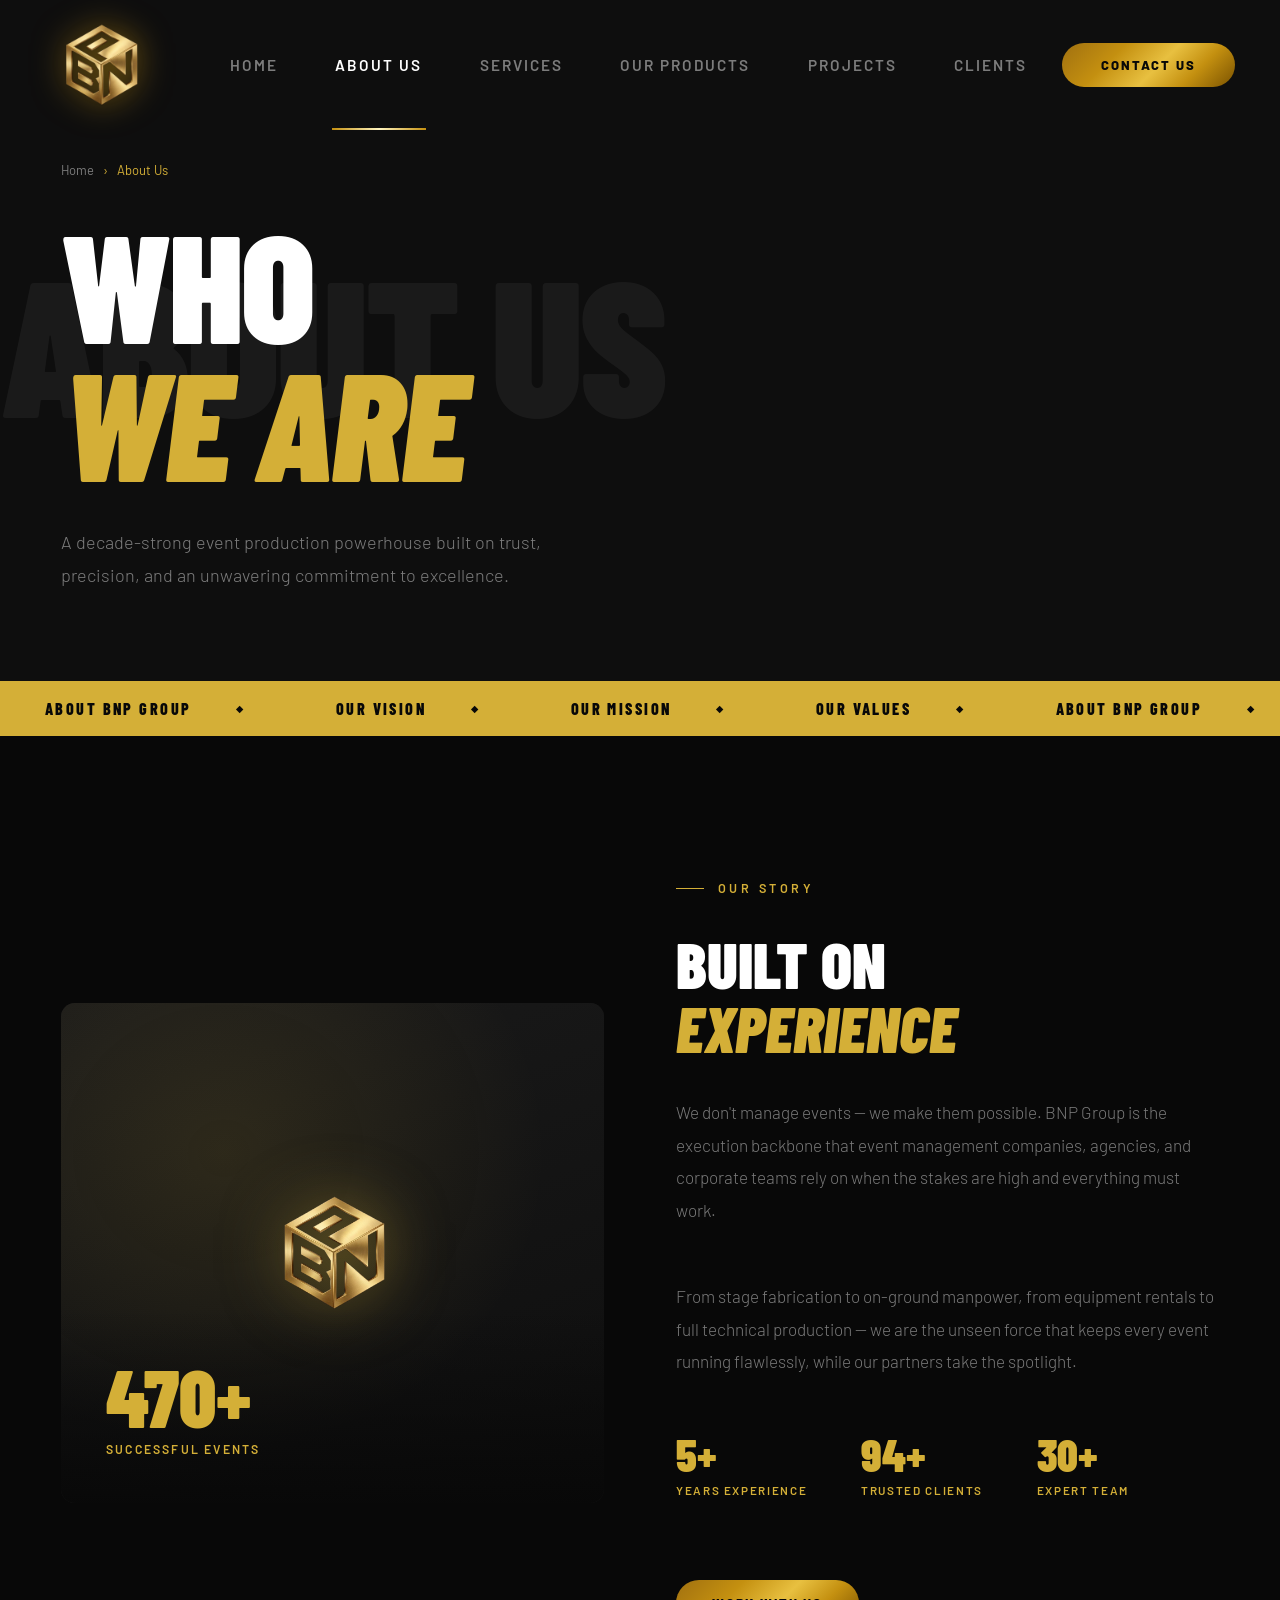
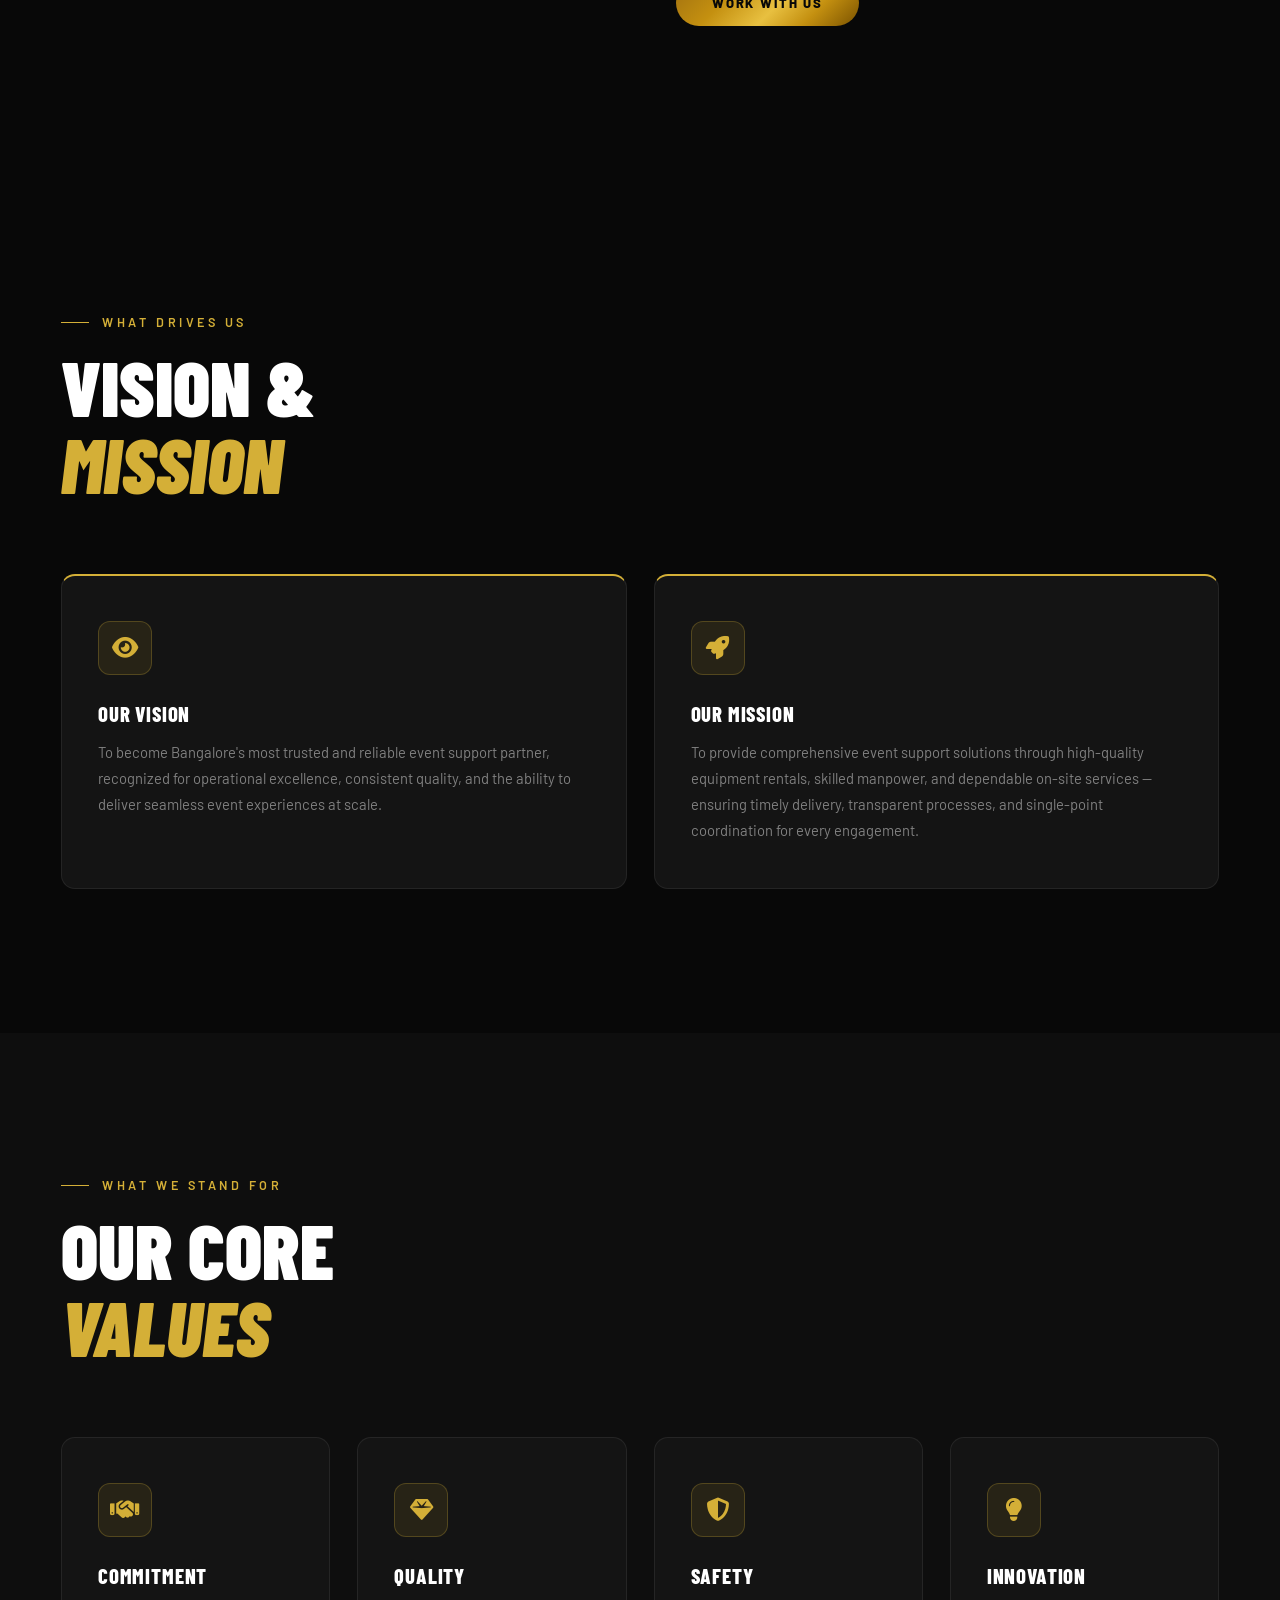
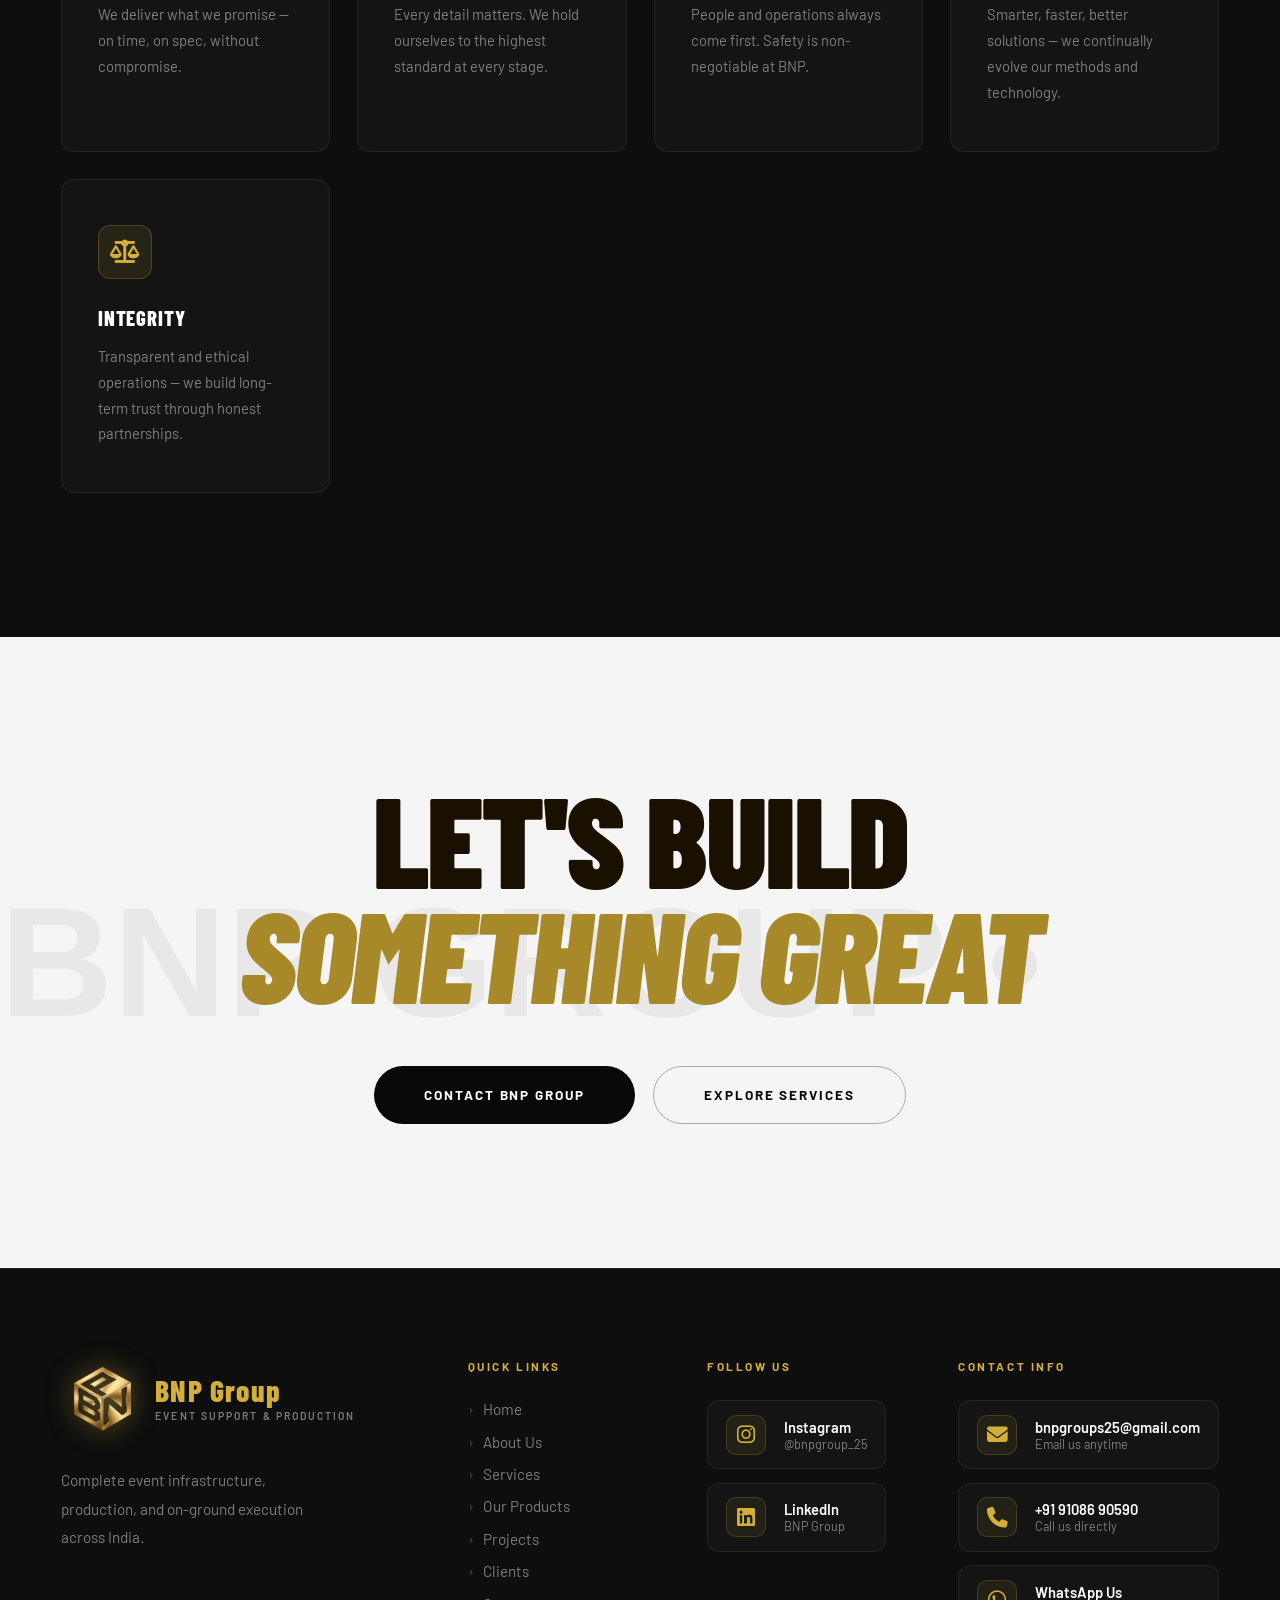
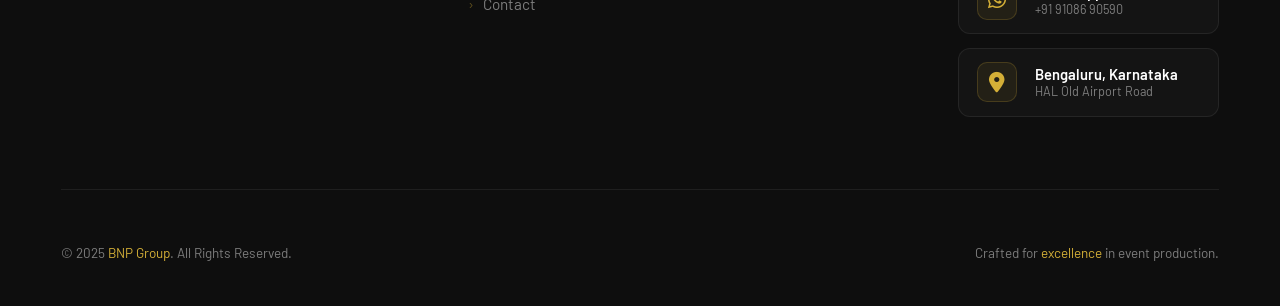
==== commit c496c9fa: "Rebuild products page as Our Products with interactive card deck - Fanned deck-of-cards browser: dra" ====
--- a/about.html
+++ b/about.html
@@ -44,11 +44,11 @@
 <nav id="navbar"><div class="nav-inner">
   <a href="index.html" class="nav-logo"><img src="logo.png" alt="BNP Group"/></a>
   
-  <ul class="nav-links"><li><a href="index.html">Home</a></li><li><a href="about.html" class="active">About Us</a></li><li><a href="services.html">Services</a></li><li><a href="products.html">Experiences</a></li><li><a href="projects.html">Projects</a></li><li><a href="clients.html">Clients</a></li></ul>
+  <ul class="nav-links"><li><a href="index.html">Home</a></li><li><a href="about.html" class="active">About Us</a></li><li><a href="services.html">Services</a></li><li><a href="products.html">Our Products</a></li><li><a href="projects.html">Projects</a></li><li><a href="clients.html">Clients</a></li></ul>
   <a href="https://wa.me/919108690590?text=Hi%20BNP%20Group%2C%20I%20am%20interested%20in%20your%20services." class="nav-btn">Contact Us</a>
   <button class="hamburger" aria-label="Open navigation menu"><span></span><span></span><span></span></button>
 </div></nav>
-<div class="mobile-menu"><a href="index.html">Home</a><a href="about.html">About</a><a href="services.html">Services</a><a href="products.html">Experiences</a><a href="projects.html">Projects</a><a href="clients.html">Clients</a><a href="https://wa.me/919108690590?text=Hi%20BNP%20Group%2C%20I%20am%20interested%20in%20your%20services.">Contact</a></div>
+<div class="mobile-menu"><a href="index.html">Home</a><a href="about.html">About</a><a href="services.html">Services</a><a href="products.html">Our Products</a><a href="projects.html">Projects</a><a href="clients.html">Clients</a><a href="https://wa.me/919108690590?text=Hi%20BNP%20Group%2C%20I%20am%20interested%20in%20your%20services.">Contact</a></div>
 
 <!-- PAGE HERO -->
 <main id="main-content">
@@ -154,7 +154,7 @@
 <footer><div class="container">
   <div class="footer-grid">
     <div class="footer-brand"><div class="logo-wrap"><img src="logo.png" alt="BNP"/><div class="nav-logo-text"><span class="brand">BNP Group</span><span class="tagline">Event Support &amp; Production</span></div></div><p>Complete event infrastructure, production, and on-ground execution across India.</p></div>
-    <div class="footer-col"><h3>Quick Links</h3><ul><li><a href="index.html">Home</a></li><li><a href="about.html">About Us</a></li><li><a href="services.html">Services</a></li><li><a href="products.html">Experiences</a></li><li><a href="projects.html">Projects</a></li><li><a href="clients.html">Clients</a></li><li><a href="https://wa.me/919108690590?text=Hi%20BNP%20Group%2C%20I%20am%20interested%20in%20your%20services.">Contact</a></li></ul></div>
+    <div class="footer-col"><h3>Quick Links</h3><ul><li><a href="index.html">Home</a></li><li><a href="about.html">About Us</a></li><li><a href="services.html">Services</a></li><li><a href="products.html">Our Products</a></li><li><a href="projects.html">Projects</a></li><li><a href="clients.html">Clients</a></li><li><a href="https://wa.me/919108690590?text=Hi%20BNP%20Group%2C%20I%20am%20interested%20in%20your%20services.">Contact</a></li></ul></div>
     <div class="footer-col"><h3>Follow Us</h3><div class="social-links"><a href="https://www.instagram.com/bnpgroup_25" target="_blank" rel="noopener" class="social-item"><div class="social-icon"><i class="fa-brands fa-instagram"></i></div><div class="social-item-text"><div class="s-name">Instagram</div><div class="s-sub">@bnpgroup_25</div></div></a><a href="https://www.linkedin.com/company/bnpgroup/" target="_blank" rel="noopener" class="social-item"><div class="social-icon"><i class="fa-brands fa-linkedin"></i></div><div class="social-item-text"><div class="s-name">LinkedIn</div><div class="s-sub">BNP Group</div></div></a></div></div>
     <div class="footer-col"><h3>Contact Info</h3><div class="social-links"><a href="mailto:bnpgroups25@gmail.com" class="social-item"><div class="social-icon"><i class="fa-solid fa-envelope"></i></div><div class="social-item-text"><div class="s-name">bnpgroups25@gmail.com</div><div class="s-sub">Email us anytime</div></div></a><a href="tel:+919108690590" class="social-item"><div class="social-icon"><i class="fa-solid fa-phone"></i></div><div class="social-item-text"><div class="s-name">+91 91086 90590</div><div class="s-sub">Call us directly</div></div></a><a href="https://wa.me/919108690590?text=Hi%20BNP%20Group%2C%20I%20am%20interested%20in%20your%20services." target="_blank" rel="noopener" class="social-item"><div class="social-icon"><i class="fa-brands fa-whatsapp"></i></div><div class="social-item-text"><div class="s-name">WhatsApp Us</div><div class="s-sub">+91 91086 90590</div></div></a><a href="https://www.google.com/maps/search/Oxford+Towers+HAL+Old+Airport+Road+Kodihalli+Bengaluru+560008" target="_blank" rel="noopener" class="social-item"><div class="social-icon"><i class="fa-solid fa-location-dot"></i></div><div class="social-item-text"><div class="s-name">Bengaluru, Karnataka</div><div class="s-sub">HAL Old Airport Road</div></div></a></div></div>
   </div>
